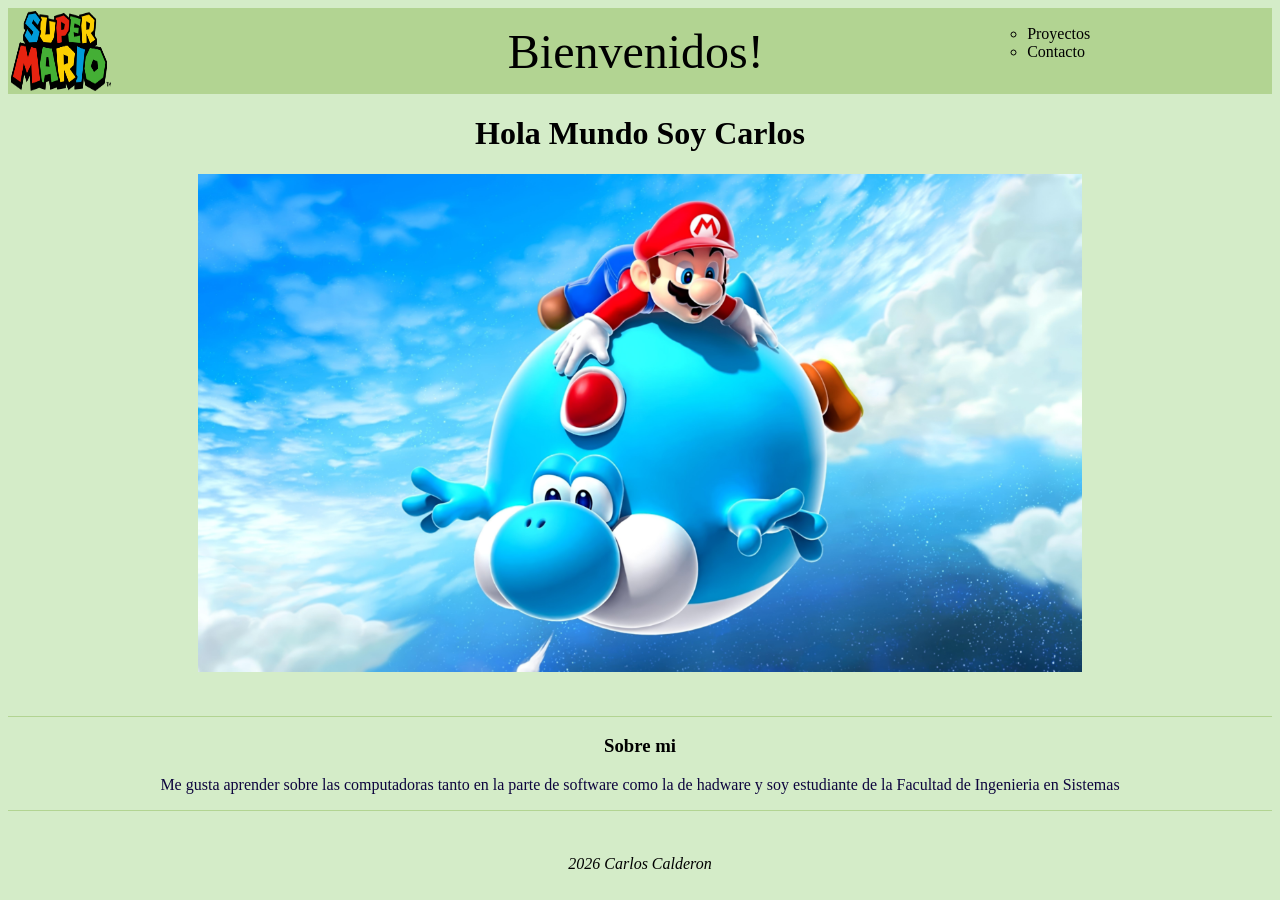
==== index.html @ fddc46e0 "Formulario Proto" ====
<html lang="es">
<head>
<meta name="description" content="Soy Carlos Calderon, Estudiante de Ingenieria en Sistemas de la Universidad Mariano Galvez (8.° semestre) con conocimiento en Desarrollo Web">
<meta property="og:type" content="website">
<meta property="og:locale" content="es_ES || es_GT">
<title>Inicio | Carlos Calderon</title>
<style type="text/css"></style>
</head>

<body background="./dsfds.png">
<header>
    <table width="100%" bgcolor="B2D492">
    <tbody>
        <tr>
            <td>
             <a href="../">
             <img src ="./logo.svg.webp" alt="Logo de CC" width="100px" height="80px" />
             </a>
            </td>
            <td align="center">
                <nav align="center">
                    <font size="18">Bienvenidos!</font>
                </nav>
            </td>
            <td align="left">
                <nav align="left">
                    <ul type="Circle">
                        <li>Proyectos</li>
                        <li>Contacto</li>
                    </ul>            
                </nav>
            </td>
        </tr>
    </tbody>
    </table>
</header>        

<main>
    <selection>
        <center>
        <h1>Hola Mundo Soy Carlos</h1>
        <a href="../Portafolio/formulario.html">
        <img src ="./ma.jpg" width="70%"/>
        </a>
        </center>
    </selection>
<br>
<br>
<hr size="1" color="B2D492">
<selction>
<h3 align="center">Sobre mi</h3>
<p align="center"><font align="center" color="0d043d" face="Century">
	Me gusta aprender sobre las computadoras tanto en la parte de software como la de hadware y soy estudiante de la Facultad de Ingenieria en Sistemas
</font></p> 
<hr size="1" color="B2D492">
</selction>
</main>
<br>
<br>

<footer align="center">
    <td align="center">
    <i>2026 Carlos Calderon</i>
    </td>

</footer>

</header>


<script>
console.log("Hola Mundo")
</script>
</body>

</html>
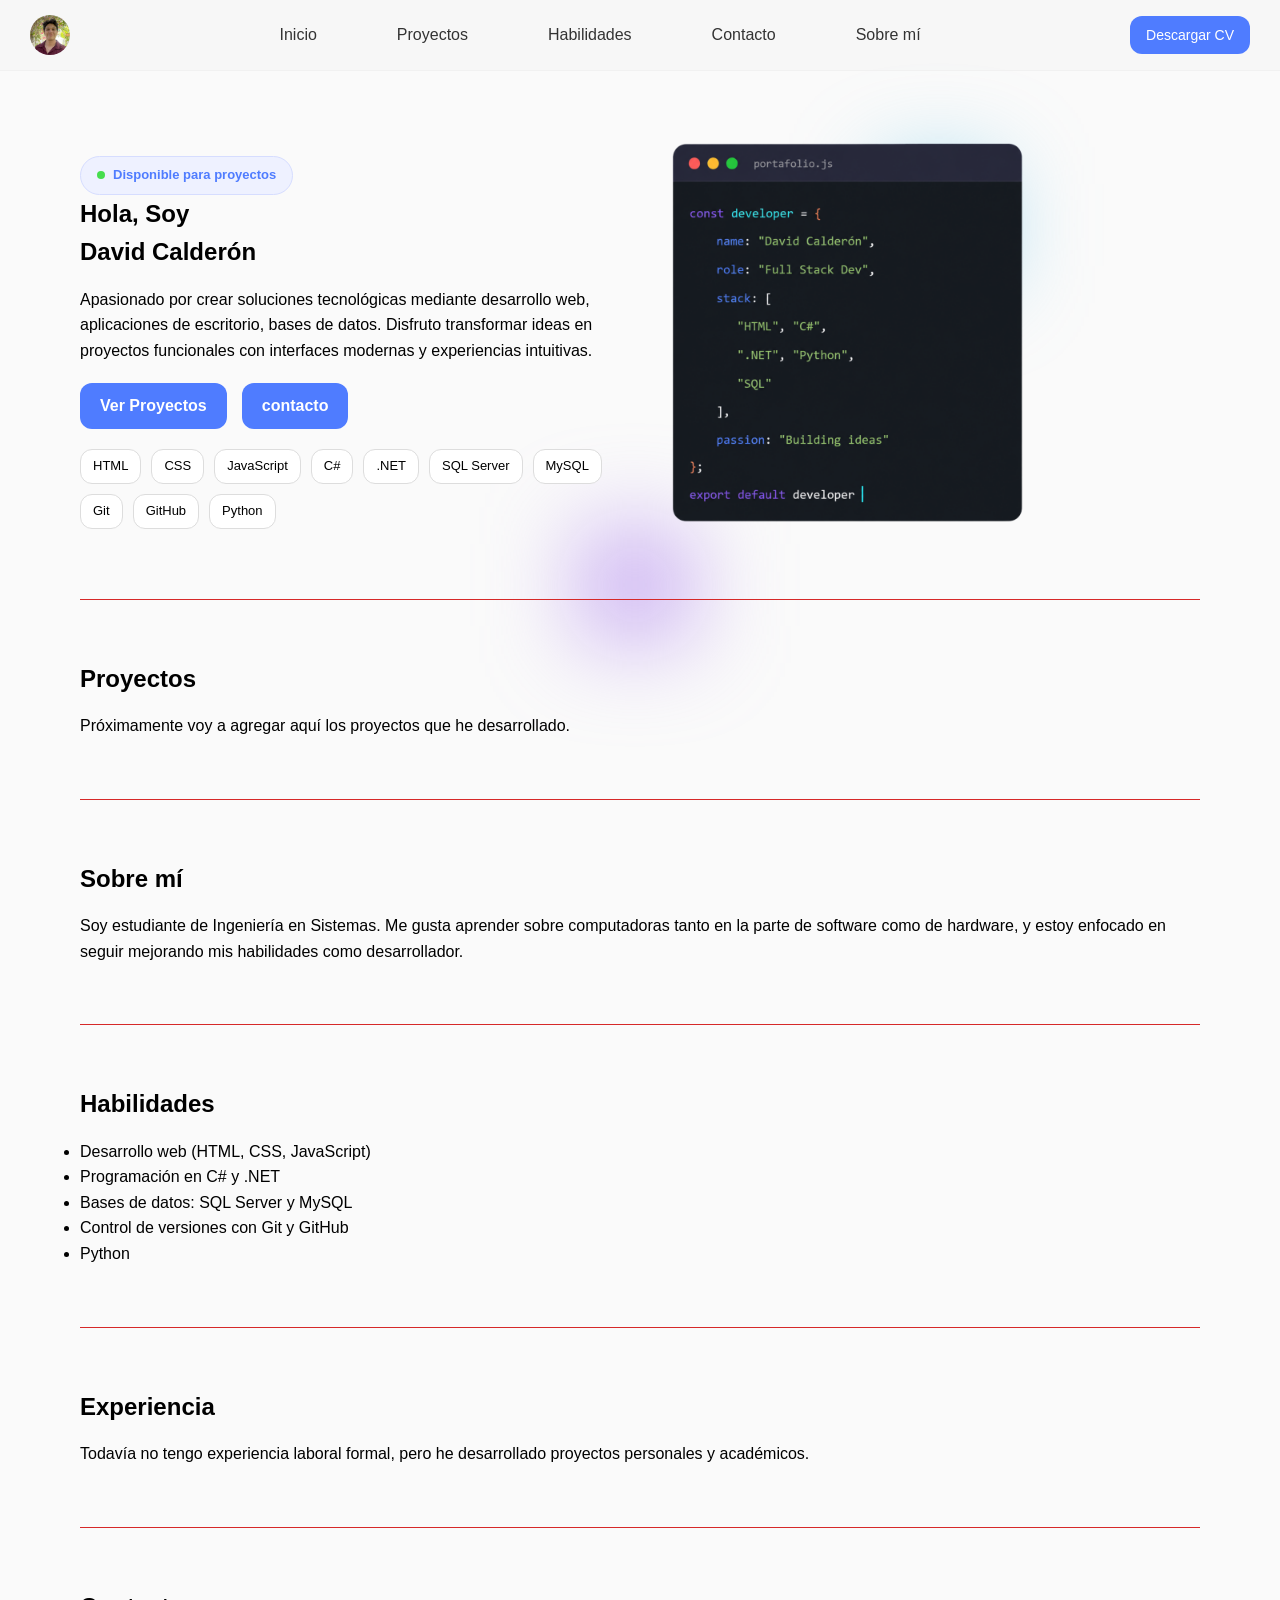
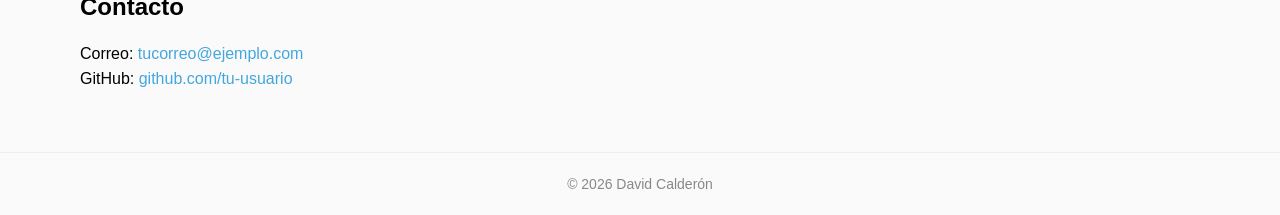
==== commit 77adf8d6: "Subiendo Avances de Portafolio" ====
--- a/index.html
+++ b/index.html
@@ -1,77 +1,150 @@
+
+<!DOCTYPE html>
 <html lang="es">
 <head>
-<meta name="description" content="Soy Carlos Calderon, Estudiante de Ingenieria en Sistemas de la Universidad Mariano Galvez (8.° semestre) con conocimiento en Desarrollo Web">
-<meta property="og:type" content="website">
-<meta property="og:locale" content="es_ES || es_GT">
-<title>Inicio | Carlos Calderon</title>
-<style type="text/css"></style>
+    <meta charset="UTF-8">
+    <meta name="viewport" content="width=device-width, initial-scale=1.0">
+    <meta name="description" content="Portafolio de David Calderón, estudiante de desarrollo web.">
+    <title>Portafolio | David Calderón</title>
+    <link rel="icon" href="./img/Logo.png" type="image/png">
+    <link rel="stylesheet" href="styles.css">
 </head>
+<body>
 
-<body background="./dsfds.png">
-<header>
-    <table width="100%" bgcolor="B2D492">
-    <tbody>
-        <tr>
-            <td>
-             <a href="../">
-             <img src ="./logo.svg.webp" alt="Logo de CC" width="100px" height="80px" />
-             </a>
-            </td>
-            <td align="center">
-                <nav align="center">
-                    <font size="18">Bienvenidos!</font>
-                </nav>
-            </td>
-            <td align="left">
-                <nav align="left">
-                    <ul type="Circle">
-                        <li>Proyectos</li>
-                        <li>Contacto</li>
-                    </ul>            
-                </nav>
-            </td>
-        </tr>
-    </tbody>
-    </table>
-</header>        
+    <!-- menu de navegacion -->
+    <header>
+        <div class="logo">
+            <img src="./img/yo.JPEG" alt="Foto David">
+        </div>
 
-<main>
-    <selection>
-        <center>
-        <h1>Hola Mundo Soy Carlos</h1>
-        <a href="../Portafolio/formulario.html">
-        <img src ="./ma.jpg" width="70%"/>
-        </a>
-        </center>
-    </selection>
-<br>
-<br>
-<hr size="1" color="B2D492">
-<selction>
-<h3 align="center">Sobre mi</h3>
-<p align="center"><font align="center" color="0d043d" face="Century">
-	Me gusta aprender sobre las computadoras tanto en la parte de software como la de hadware y soy estudiante de la Facultad de Ingenieria en Sistemas
-</font></p> 
-<hr size="1" color="B2D492">
-</selction>
-</main>
-<br>
-<br>
+        <nav>
+            <ul>
+                <li><a href="#inicio">Inicio</a></li>
+                <li><a href="#proyectos">Proyectos</a></li>
+                <li><a href="#habilidades">Habilidades</a></li>
+                <li><a href="#contacto">Contacto</a></li>
+                <li><a href="#sobre-mi">Sobre mí</a></li>
+            </ul>
+        </nav>
 
-<footer align="center">
-    <td align="center">
-    <i>2026 Carlos Calderon</i>
-    </td>
+        <a href="#" class="btn-cv">Descargar CV</a>
+    </header>
 
-</footer>
+    <main>
 
-</header>
+        <section id="inicio">
+            <div class="Alin-texto">
+                <div class="hero-texto">    
+                     <div  class="textfondo">
+                    <span class="punto"></span> 
+                        Disponible para proyectos
+                    </div>
+                    <h1>Hola, Soy <br> David Calderón</h1>
+                    <p>
+                Apasionado por crear soluciones tecnológicas mediante desarrollo web,
+                aplicaciones de escritorio, bases de datos.
+                Disfruto transformar ideas en proyectos funcionales con interfaces
+                modernas y experiencias intuitivas.
+            </p>
+            <div class="botones">
+                <a href="#proyectos" class="btn btn-principal">Ver Proyectos</a>
+                <a href="#contacto" class="btn btn-principal">contacto</a>
+            </div>
+          <ul class="tecnologias">
+                <li>HTML</li>
+                <li>CSS</li>
+                <li>JavaScript</li>
+                <li>C#</li>
+                <li>.NET</li>
+                <li>SQL Server</li>
+                <li>MySQL</li>
+                <li>Git</li>
+                <li>GitHub</li>
+                <li>Python</li>
+            </ul>
+                </div>
+                <div class="blurPointA"></div>
+                <div>
+                    <img class="hero-imagen" src="./img/Inicio.png" alt="inicio" >
+                </div>
+                <div class="blurPointL"></div>
+            </div>  
+        </section>
+
+        <hr>
+
+        <!-- PROYECTO -->
+        <section id="proyectos">
+            <h2>Proyectos</h2>
+            <p>Próximamente voy a agregar aquí los proyectos que he desarrollado.</p>
+        </section>
+
+        <hr>
 
 
-<script>
-console.log("Hola Mundo")
-</script>
+
+
+
+
+
+
+
+
+
+
+        
+
+
+        <!-- Seccion sobre mi -->
+        <section id="sobre-mi">
+            <h2>Sobre mí</h2>
+            <p>
+                Soy estudiante de Ingeniería en Sistemas. Me gusta aprender sobre
+                computadoras tanto en la parte de software como de hardware, y estoy
+                enfocado en seguir mejorando mis habilidades como desarrollador.
+            </p>
+        </section>
+
+        <hr>
+
+        <!-- Seccion de habilidades -->
+        <section id="habilidades">
+            <h2>Habilidades</h2>
+            <ul>
+                <li>Desarrollo web (HTML, CSS, JavaScript)</li>
+                <li>Programación en C# y .NET</li>
+                <li>Bases de datos: SQL Server y MySQL</li>
+                <li>Control de versiones con Git y GitHub</li>
+                <li>Python</li>
+            </ul>
+                    </div>
+
+        </section>
+
+        <hr>
+
+
+
+        <!-- Seccion de experiencia -->
+        <section id="experiencia">
+            <h2>Experiencia</h2>
+            <p>Todavía no tengo experiencia laboral formal, pero he desarrollado proyectos personales y académicos.</p>
+        </section>
+
+        <hr>
+
+        <!-- Seccion de contacto -->
+        <section id="contacto">
+            <h2>Contacto</h2>
+            <p>Correo: <a href="mailto:tucorreo@ejemplo.com">tucorreo@ejemplo.com</a></p>
+            <p>GitHub: <a href="https://github.com/" target="_blank">github.com/tu-usuario</a></p>
+        </section>
+
+    </main>
+
+    <footer>
+        <p>&copy; 2026 David Calderón</p>
+    </footer>
+
 </body>
-
 </html>
-
--- a/styles.css
+++ b/styles.css
@@ -0,0 +1,237 @@
+:root {
+  --radius-lg: 32px;
+  --radius-md: 20px;
+  --radius-sm: 12px;
+  --borde-base: rgba(79, 124, 255, 0.15);
+}
+
+* {
+    margin: 0;
+    padding: 0;
+    box-sizing: border-box;
+}
+
+/* COLOR DE LETRA DE TODA LA PAGINA Y FONDO DE LA PAGINA */
+body {
+    font-family: Arial, Helvetica, sans-serif;
+    color: #000000;
+    background-color: #fafafa;
+    line-height: 1.6;
+}
+
+/* COLOR DE TITULOS */
+h1, h2 {
+    color: #000000;
+    margin-bottom: 15px;
+}
+
+
+/* Lineas de separacion delgada  */
+hr {
+    border: none;
+    border-top: 1px solid #d62828;
+    margin: 20px 0;
+}
+
+/* LINKS */
+a {
+    text-decoration: none;
+    color: #43a7dd;
+}
+
+/* BANER*/
+header {
+    display: flex;
+    align-items: center;
+    justify-content: space-between;
+    padding: 15px 30px;
+    background-color: #f6f6f6da;
+    border-bottom: 1px solid #eeeeeeb0;
+    position: sticky;
+    top: 0;
+    max-width: 12000px;
+    margin: 0 auto;
+}
+
+.logo {
+    display: flex;
+    align-items: center;
+    gap: 100px;
+    font-weight: bold;
+}
+
+.logo img {
+    width: 40px;
+    height: 40px;
+    border-radius: 50%;
+    object-fit: cover;
+}
+
+/* Confi del encabezado */
+nav ul {
+    list-style: none;
+    display: flex;
+    gap: 80px;
+    justify-content: center;
+}
+
+nav a {
+    color: #333333;
+    font-weight: 500;
+}
+
+nav a:hover {
+    color: #2a8aea;
+}
+
+/* CONFI BOTONES */
+.btn-cv {
+    padding: 8px 16px;
+    background-color: #4F7CFF;
+    color: #ffffff;
+    border-radius: var(--radius-sm);
+    font-size: 14px;
+}
+
+/* Contenido principal margen*/
+main {
+    max-width: 1200px;
+    margin: 0 auto;
+    padding: 20px 40px;
+}
+
+section {
+    padding: 40px 0;
+}
+
+.botones {
+    margin: 20px 0;
+    display: flex;
+    gap: 15px;
+}
+
+.btn {
+    padding: 10px 20px;
+    border-radius: var(--radius-sm);
+    font-weight: 600;
+}
+
+.btn-principal {
+    background-color: #4F7CFF;
+    color: #ffffff;
+}
+
+.btn-secundario {
+    border: 1px solid #4F7CFF;
+    color: #4F7CFF;
+}
+
+.tecnologias {
+    list-style: none;
+    display: flex;
+    flex-wrap: wrap;
+    gap: 10px;
+    margin-top: 20px;
+}
+
+.tecnologias li {
+    padding: 6px 12px;
+    background-color: #ffffff;
+    border: 1px solid #dddddd;
+    border-radius:  var(--radius-sm);
+    font-size: 13px;
+}
+
+/* Pie de pagina */
+footer {
+    text-align: center;
+    padding: 20px;
+    color: #888888;
+    font-size: 14px;
+    border-top: 1px solid #eeeeee;
+}
+
+/* fondo */
+.textfondo {
+    display: inline-flex;
+    align-items: center;
+    gap: 8px;
+    padding: 8px 16px;
+    border-radius: 999px; 
+    background-color: #eef1ff; 
+    border: 1px solid #d6ddff;
+    color: #4F7CFF;
+    font-size: 13px;
+    font-weight: 600;
+    margin-top: 15px;
+}
+
+/* Punto */
+.punto {
+    width: 8px;
+    height: 8px;
+    border-radius: 50%;
+    background-color: #46dd4e; 
+    animation: pulso 1.5s infinite;
+}
+@keyframes pulso {
+    0% { opacity: 1; }
+    50% { opacity: 0.4; }
+    100% { opacity: 1; }
+}
+
+
+/* DOS COLUMNAS */
+.Alin-texto {
+    display: grid;
+    grid-template-columns: 1fr 1fr; 
+    gap: 40px;
+    align-items: center; 
+}
+
+/* En pantallas chicas, que se pongan una debajo de otra */
+@media (max-width: 800px) {
+    .Alin-texto {
+        grid-template-columns: 1fr; 
+    }
+}
+
+/* PARA LAS CARD DE PROYECTOS */
+.tarjeta {
+    background-color: #ffffff;
+    border-radius: var(--radius-lg);
+    border: 1px solid var(--borde-base);
+    box-shadow: 0 4px 16px rgba(0,0,0,0.05);
+    padding: 24px;
+}
+/* CONFIG IMAGEN */
+.hero-imagen {
+    width: 100%;
+    max-width: 400px;
+    
+}
+
+/* BLUR DETRAS DE OBJETOS */
+.blurPointA{
+    position: absolute;
+    top: 20%;
+    right: calc(20% + 40px);
+    background: #5bc3e9;
+    width: 90px;
+    height: 90px;
+    filter: blur(50px);
+    z-index: -1;
+}
+
+.blurPointL{
+    position: absolute;
+    top: 60%;
+    right: calc(43% + 50px);
+    background: #af85ee;
+    width: 90px;
+    height: 90px;
+    filter: blur(50px);
+    z-index: -1;
+}
+
+
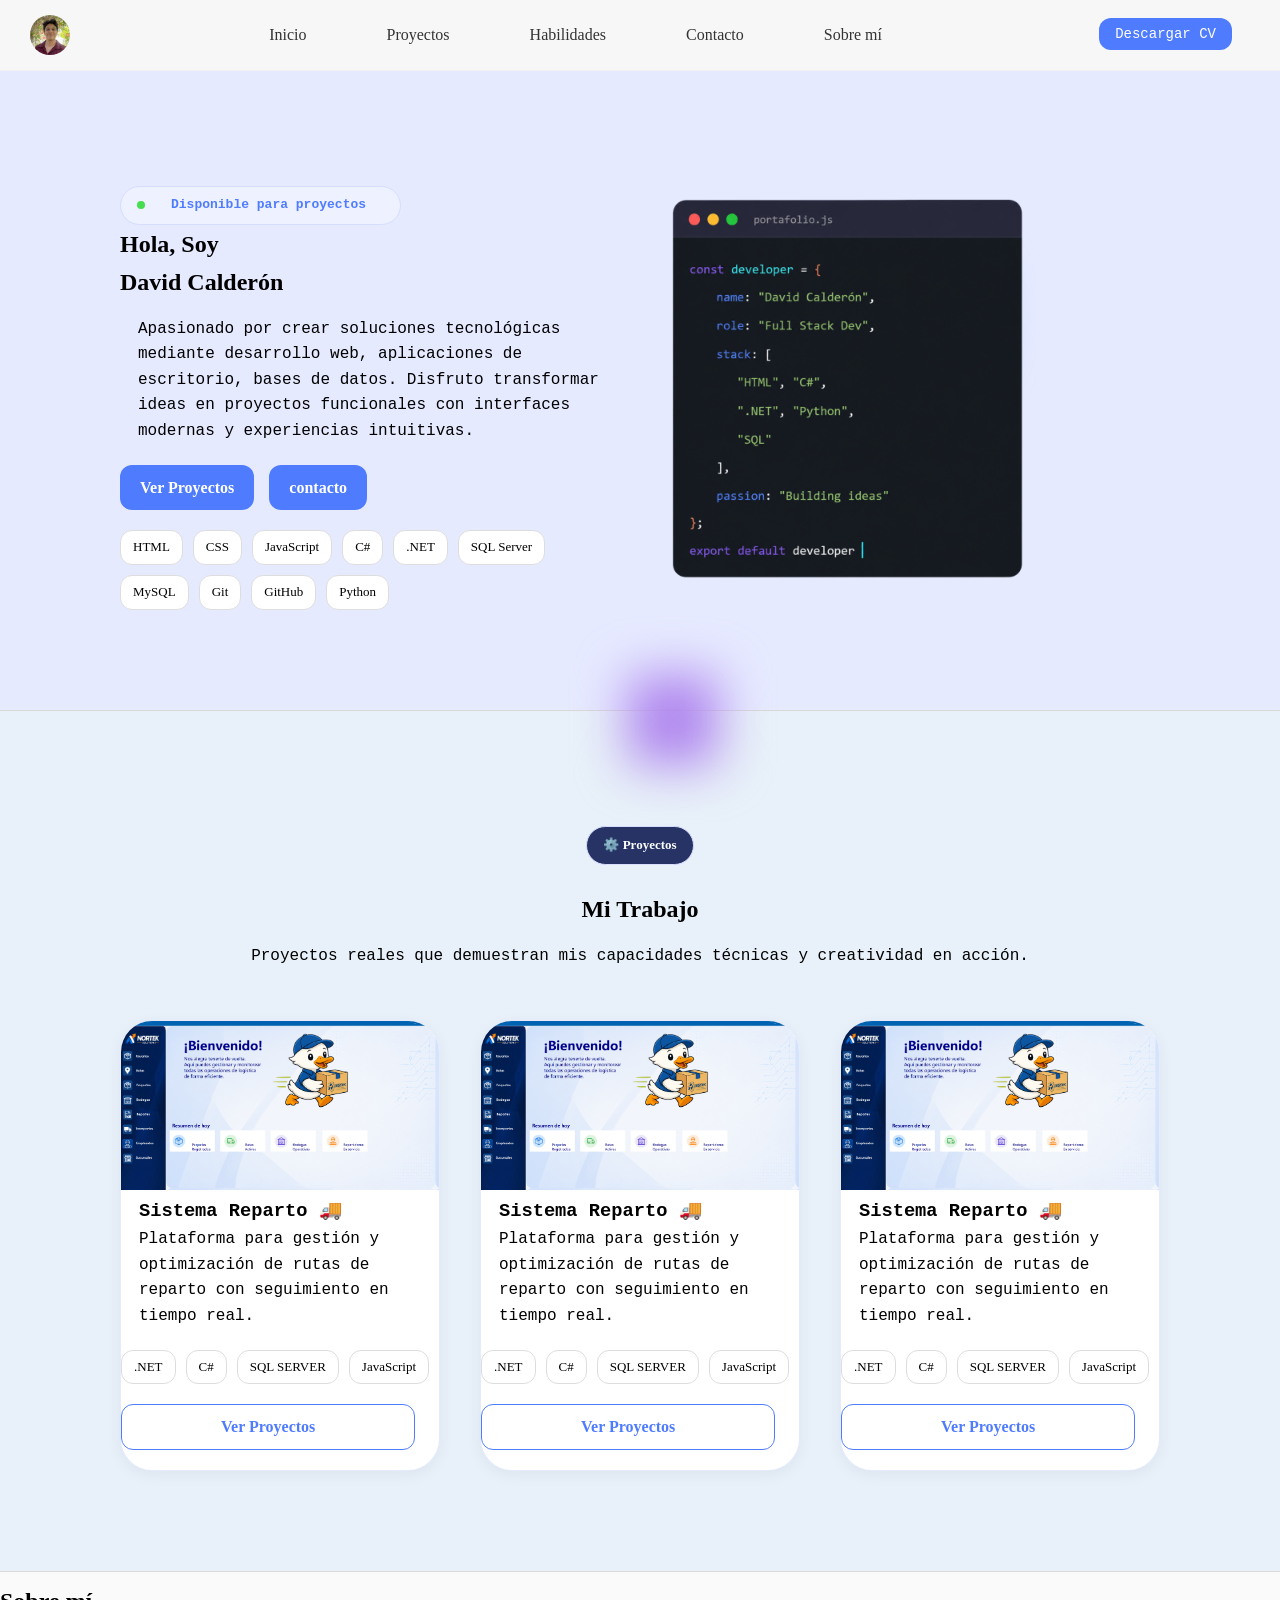
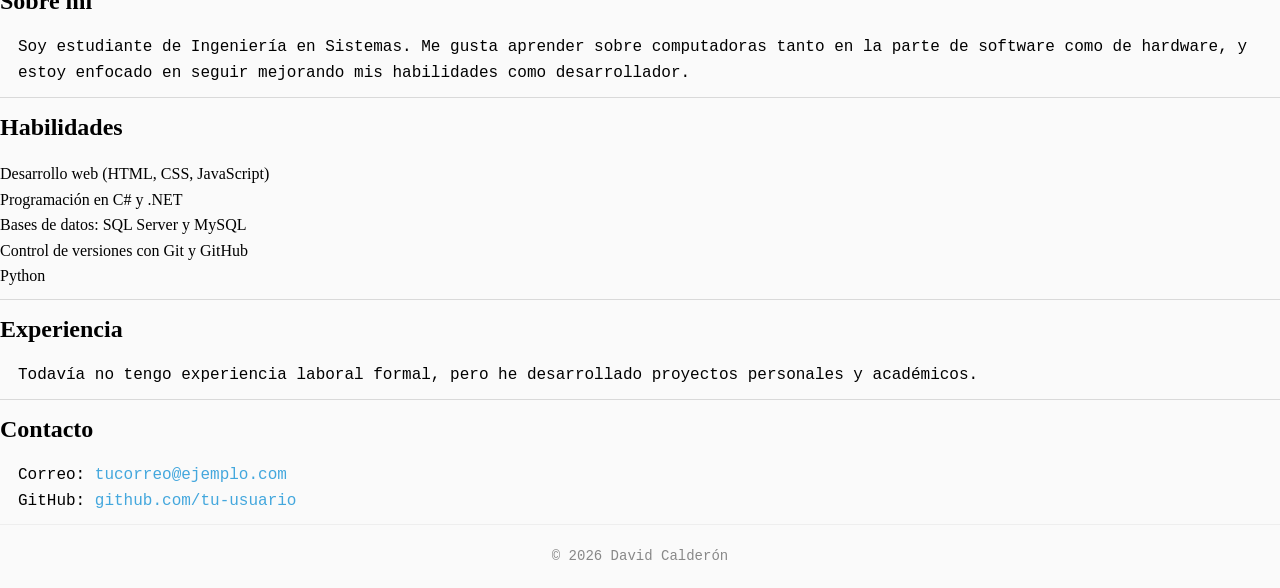
==== commit ba2b06d2: "Subiendo Avances de Portafolio proy" ====
--- a/index.html
+++ b/index.html
@@ -11,7 +11,7 @@
 </head>
 <body>
 
-    <!-- menu de navegacion -->
+    <!-- MENU -->
     <header>
         <div class="logo">
             <img src="./img/yo.JPEG" alt="Foto David">
@@ -27,7 +27,7 @@
             </ul>
         </nav>
 
-        <a href="#" class="btn-cv">Descargar CV</a>
+        <p><a href="#" class="btn-cv">Descargar CV</a></p>
     </header>
 
     <main>
@@ -37,7 +37,7 @@
                 <div class="hero-texto">    
                      <div  class="textfondo">
                     <span class="punto"></span> 
-                        Disponible para proyectos
+                        <p>Disponible para proyectos</p>
                     </div>
                     <h1>Hola, Soy <br> David Calderón</h1>
                     <p>
@@ -50,6 +50,7 @@
                 <a href="#proyectos" class="btn btn-principal">Ver Proyectos</a>
                 <a href="#contacto" class="btn btn-principal">contacto</a>
             </div>
+          
           <ul class="tecnologias">
                 <li>HTML</li>
                 <li>CSS</li>
@@ -64,10 +65,10 @@
             </ul>
                 </div>
                 <div class="blurPointA"></div>
-                <div>
+                <div class="blurPointL"></div>
+                    <div>
                     <img class="hero-imagen" src="./img/Inicio.png" alt="inicio" >
                 </div>
-                <div class="blurPointL"></div>
             </div>  
         </section>
 
@@ -75,8 +76,79 @@
 
         <!-- PROYECTO -->
         <section id="proyectos">
-            <h2>Proyectos</h2>
-            <p>Próximamente voy a agregar aquí los proyectos que he desarrollado.</p>
+            <center>
+              <div  class="textfondoProy"> 
+                        <span>⚙️ Proyectos</span>
+                    </div>
+                    <br>
+                    <br>
+                    <h2>Mi Trabajo</h2>
+                    <p>Proyectos reales que demuestran mis capacidades técnicas y creatividad en acción.</p>
+            </center>
+            <br>
+            <br>
+            <div class="Alin-textoTar">
+                <div class="tarjeta">
+                    <div>
+                        <img src="./img/project-reparto.png" alt="reparto" class="hero-imagen">
+                    </div>
+                    <h3>Sistema Reparto 🚚</h3>
+                    <p>Plataforma para gestión y optimización de rutas de reparto con seguimiento en tiempo real.</p>    
+                    <div class="Alin-textoC">
+                    <ul class="tecnologias">
+                <li>.NET</li>
+                <li>C#</li>
+                <li>SQL SERVER</li>
+                <li>JavaScript</li>
+                    </ul>
+                    </div>
+                <div class="botones" >
+                    <a href="#proyectos" class="btn btn-secundario">Ver Proyectos</a>
+                </div>
+                </div>
+                
+                <!-- proyecto 2 -->
+               <div class="tarjeta">
+                    <div>
+                        <img src="./img/project-reparto.png" alt="reparto" class="hero-imagen">
+                    </div>
+                    <h3>Sistema Reparto 🚚</h3>
+                    <p>Plataforma para gestión y optimización de rutas de reparto con seguimiento en tiempo real.</p>    
+                    
+                    <ul class="tecnologias">
+                <li>.NET</li>
+                <li>C#</li>
+                <li>SQL SERVER</li>
+                <li>JavaScript</li>
+                    </ul>
+                <div class="botones" >
+                    <a href="#proyectos" class="btn btn-secundario">Ver Proyectos</a>
+                </div>
+                </div>
+
+                <!-- proyecto 3 -->
+               <div class="tarjeta">
+                    <div>
+                        <img src="./img/project-reparto.png" alt="reparto" class="hero-imagen">
+                    </div>
+                    <h3>Sistema Reparto 🚚</h3>
+                    <p>Plataforma para gestión y optimización de rutas de reparto con seguimiento en tiempo real.</p>    
+                    
+                    <ul class="tecnologias">
+                <li>.NET</li>
+                <li>C#</li>
+                <li>SQL SERVER</li>
+                <li>JavaScript</li>
+                    </ul>
+                <div class="botones" >
+                    <a href="#proyectos" class="btn btn-secundario">Ver Proyectos</a>
+                </div>
+                </div>
+
+
+
+
+            </div>  
         </section>
 
         <hr>
--- a/styles.css
+++ b/styles.css
@@ -11,26 +11,30 @@
     box-sizing: border-box;
 }
 
-/* COLOR DE LETRA DE TODA LA PAGINA Y FONDO DE LA PAGINA */
+/* FONDO DE LA PAGINA */
 body {
-    font-family: Arial, Helvetica, sans-serif;
-    color: #000000;
     background-color: #fafafa;
     line-height: 1.6;
 }
 
 /* COLOR DE TITULOS */
 h1, h2 {
+    font-family: "Times New Roman", Times, serif;
     color: #000000;
     margin-bottom: 15px;
-}
-
+
+}
+
+p, h3{
+    font-family: 'Courier New', monospace;
+    align-items: center;
+    padding: 0vh 2vh;
+}
 
 /* Lineas de separacion delgada  */
 hr {
     border: none;
-    border-top: 1px solid #d62828;
-    margin: 20px 0;
+    border-top: 1px solid #03030322;
 }
 
 /* LINKS */
@@ -49,7 +53,7 @@
     border-bottom: 1px solid #eeeeeeb0;
     position: sticky;
     top: 0;
-    max-width: 12000px;
+    max-width: auto;
     margin: 0 auto;
 }
 
@@ -95,19 +99,32 @@
 
 /* Contenido principal margen*/
 main {
-    max-width: 1200px;
-    margin: 0 auto;
-    padding: 20px 40px;
+    max-width: 7500px;
+    margin: 0 0;
+    
 }
 
 section {
-    padding: 40px 0;
-}
+    padding: 10px 0;
+  
+}
+#inicio {
+    background-color: #e6eaff; 
+    padding: 100px 120px;
+     overflow: hidden; 
+}
+
+#proyectos {
+    background-color: #e8f1f9; 
+    padding: 100px 120px;
+}
+
 
 .botones {
     margin: 20px 0;
     display: flex;
     gap: 15px;
+    
 }
 
 .btn {
@@ -124,6 +141,7 @@
 .btn-secundario {
     border: 1px solid #4F7CFF;
     color: #4F7CFF;
+    padding: 1vh 11vh;
 }
 
 .tecnologias {
@@ -165,6 +183,19 @@
     font-weight: 600;
     margin-top: 15px;
 }
+.textfondoProy {
+    display: inline-flex;
+    align-items: center;
+    gap: 8px;
+    padding: 8px 16px;
+    border-radius: 999px; 
+    background-color: #031049d7; 
+    border: 1px solid #d6ddff;
+    color: #fcfdff;
+    font-size: 13px;
+    font-weight: 600;
+    margin-top: 15px;
+}
 
 /* Punto */
 .punto {
@@ -182,6 +213,11 @@
 
 
 /* DOS COLUMNAS */
+.Alin-textoC {
+    display: grid;
+    gap: 40px;
+    align-items: center; 
+}
 .Alin-texto {
     display: grid;
     grid-template-columns: 1fr 1fr; 
@@ -189,6 +225,13 @@
     align-items: center; 
 }
 
+.Alin-textoTar {
+    display: grid;
+    grid-template-columns: 1fr 1fr 1fr; 
+    gap: 40px;
+    align-items: center; 
+}
+
 /* En pantallas chicas, que se pongan una debajo de otra */
 @media (max-width: 800px) {
     .Alin-texto {
@@ -201,37 +244,64 @@
     background-color: #ffffff;
     border-radius: var(--radius-lg);
     border: 1px solid var(--borde-base);
+    box-shadow: 5 4px 16px rgba(0,0,0,0.05);
+    padding: 20px 20px;
+    width: 100%;
+}
+
+.tarjeta {
+    background-color: #ffffff;
+    border-radius: var(--radius-lg);
+    border: 1px solid var(--borde-base);
     box-shadow: 0 4px 16px rgba(0,0,0,0.05);
-    padding: 24px;
-}
+    overflow: hidden;   /* clave: recorta lo que se salga de las esquinas redondeadas */
+    padding: 0;          /* la tarjeta ya no tiene padding general */
+}
+
+.tarjeta-imagen img {
+    width: 100%;
+    height: 220px;
+    object-fit: cover;  /* llena el ancho sin deformar la imagen, recortando lo que sobre */
+    display: block;
+}
+
+.tarjeta-contenido {
+    padding: 34px;       /* el padding que antes tenía .tarjeta, ahora solo en el texto */
+}
+
+
+
 /* CONFIG IMAGEN */
 .hero-imagen {
+    position: relative; 
     width: 100%;
     max-width: 400px;
-    
+    z-index: 2;
 }
 
 /* BLUR DETRAS DE OBJETOS */
 .blurPointA{
     position: absolute;
-    top: 20%;
+    top: 30%;
     right: calc(20% + 40px);
     background: #5bc3e9;
     width: 90px;
     height: 90px;
-    filter: blur(50px);
-    z-index: -1;
+    filter: blur(25px);
+    z-index: 1;
 }
 
 .blurPointL{
     position: absolute;
-    top: 60%;
-    right: calc(43% + 50px);
+    top: 75%;
+    right: calc(40% + 50px);
     background: #af85ee;
     width: 90px;
     height: 90px;
-    filter: blur(50px);
-    z-index: -1;
-}
-
-
+    filter: blur(25px);
+    z-index: 1;
+}
+
+
+
+
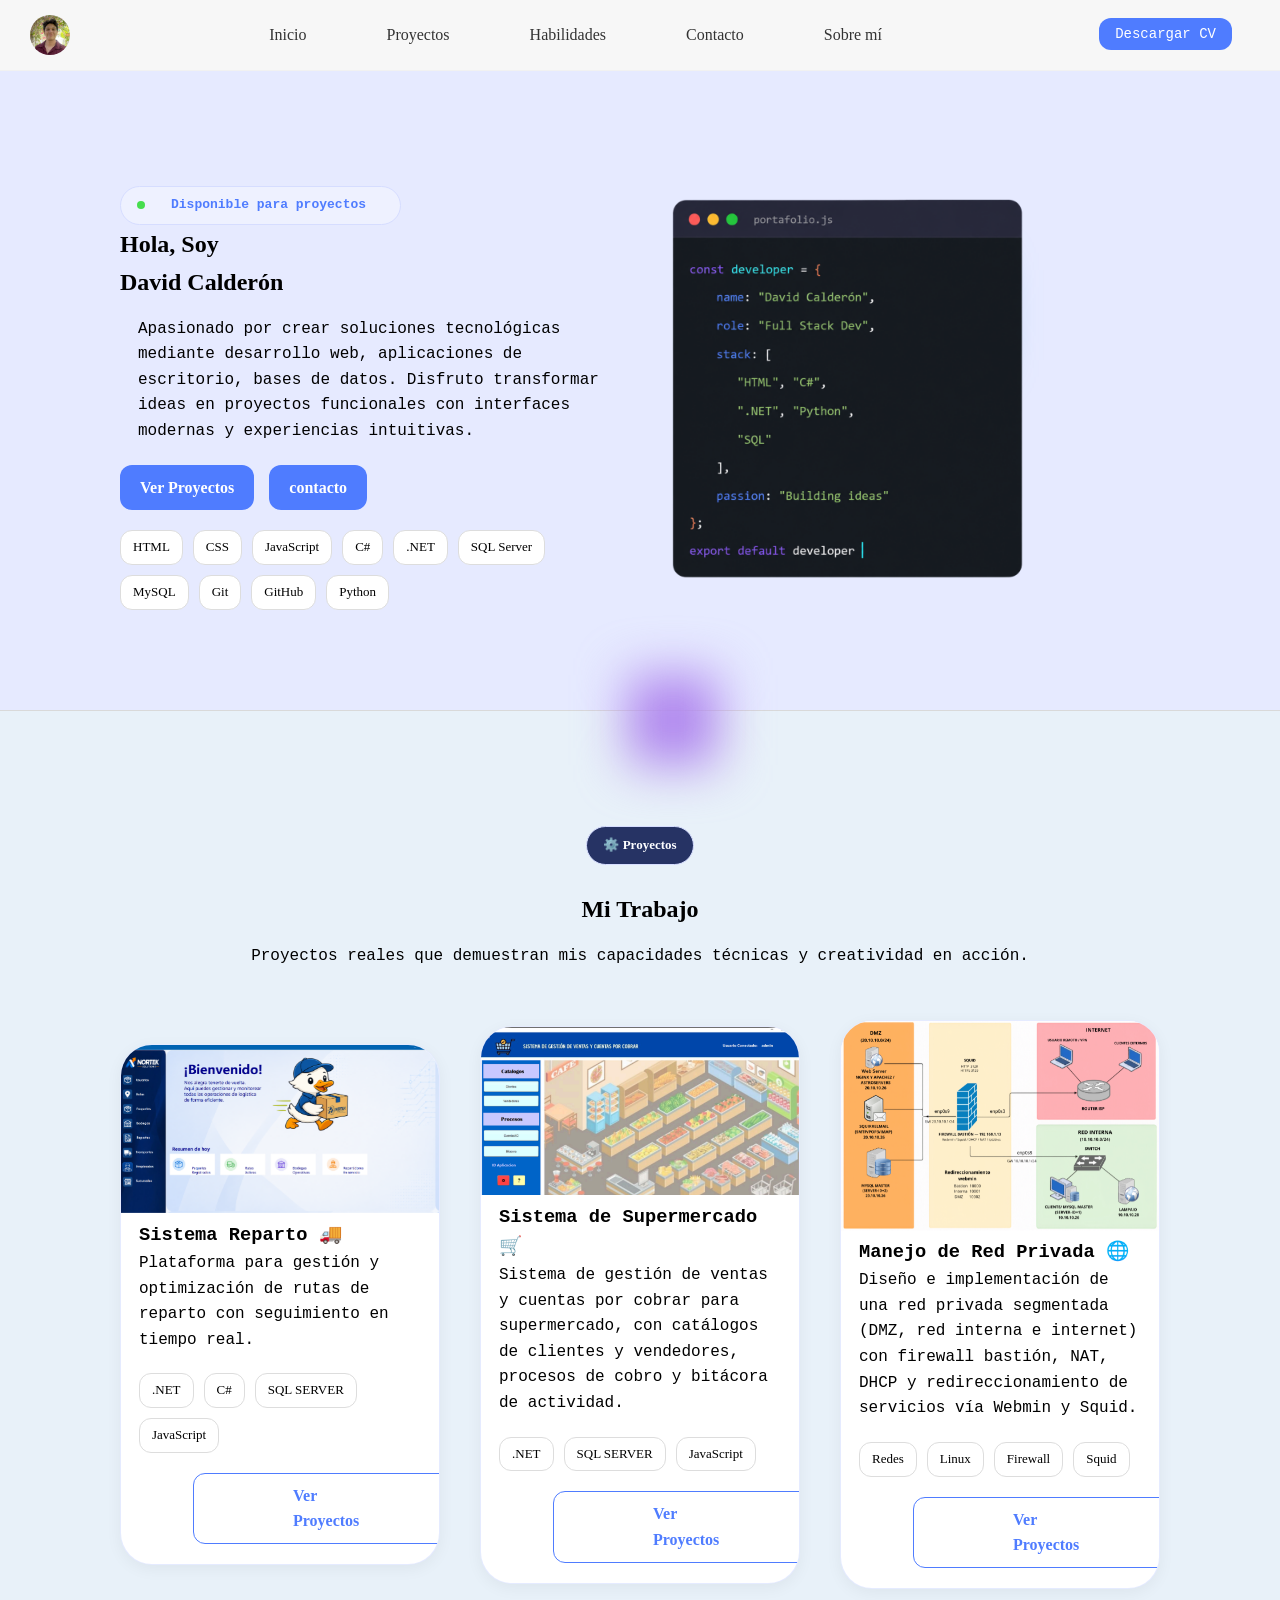
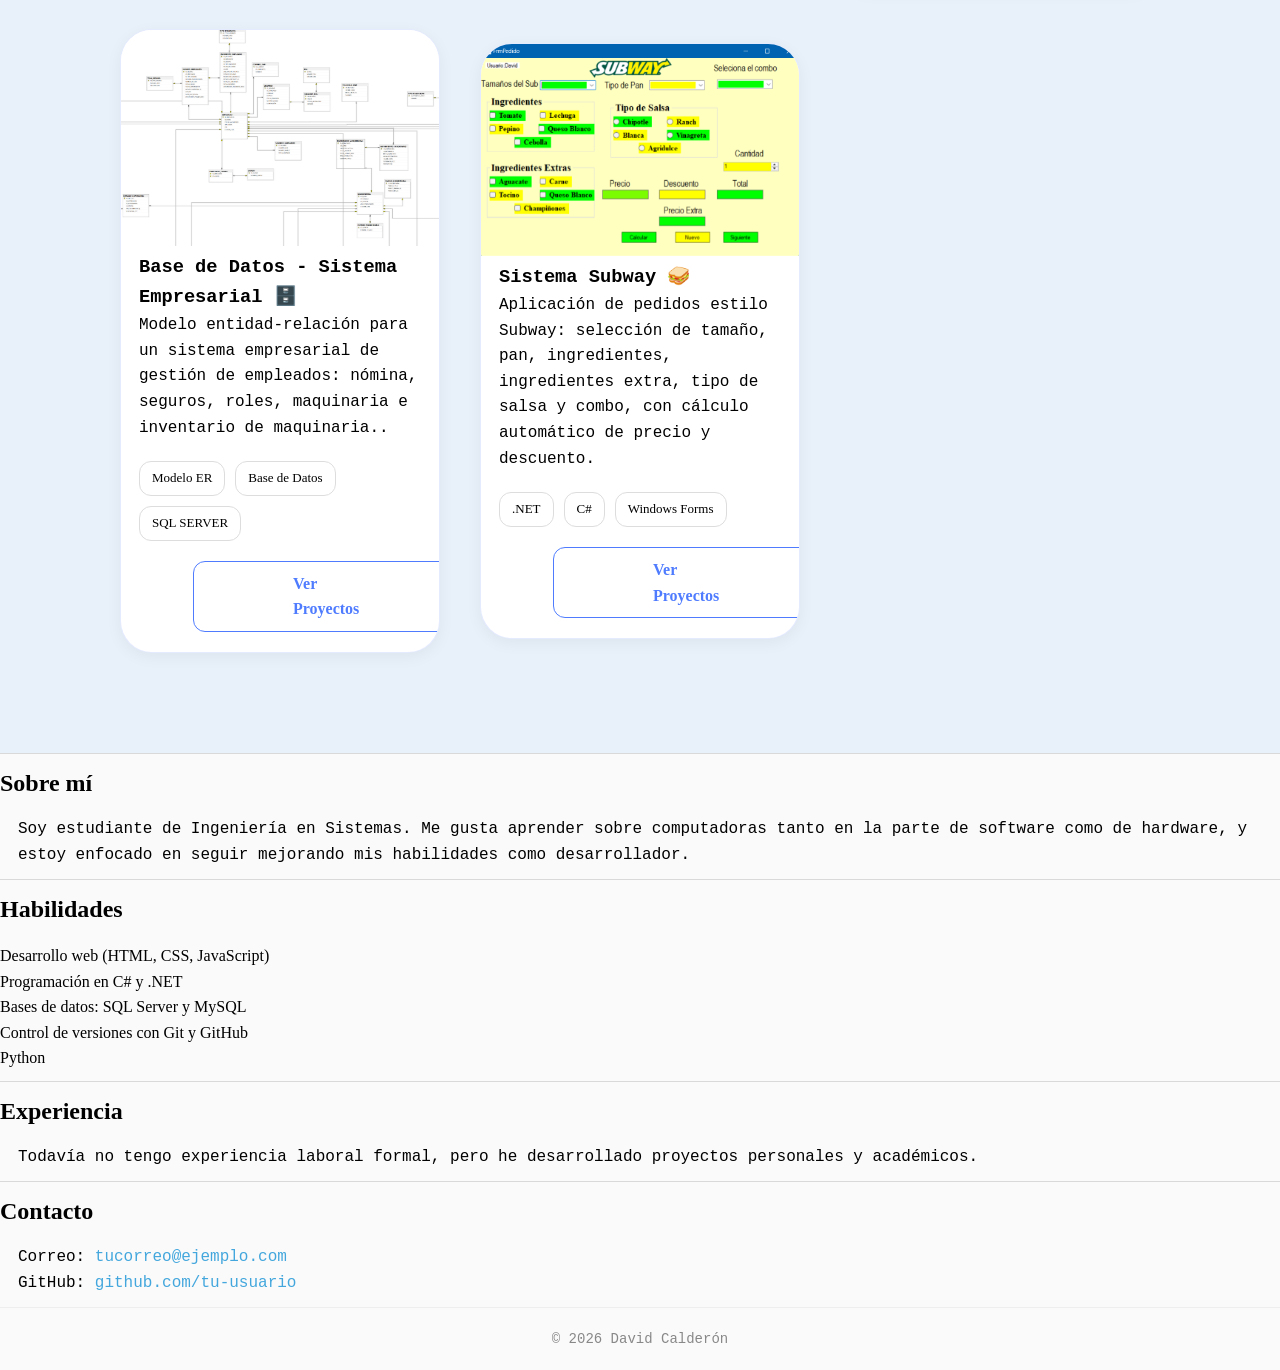
==== commit 624220c7: "Subiendo Avances de Portafolio proy2" ====
--- a/index.html
+++ b/index.html
@@ -74,7 +74,7 @@
 
         <hr>
 
-        <!-- PROYECTO -->
+        <!-- PROYECTOS -->
         <section id="proyectos">
             <center>
               <div  class="textfondoProy"> 
@@ -88,6 +88,7 @@
             <br>
             <br>
             <div class="Alin-textoTar">
+                <!-- PROYECTO 1 -->
                 <div class="tarjeta">
                     <div>
                         <img src="./img/project-reparto.png" alt="reparto" class="hero-imagen">
@@ -102,7 +103,7 @@
                 <li>JavaScript</li>
                     </ul>
                     </div>
-                <div class="botones" >
+                <div class="botonesPRO" >
                     <a href="#proyectos" class="btn btn-secundario">Ver Proyectos</a>
                 </div>
                 </div>
@@ -110,18 +111,18 @@
                 <!-- proyecto 2 -->
                <div class="tarjeta">
                     <div>
-                        <img src="./img/project-reparto.png" alt="reparto" class="hero-imagen">
-                    </div>
-                    <h3>Sistema Reparto 🚚</h3>
-                    <p>Plataforma para gestión y optimización de rutas de reparto con seguimiento en tiempo real.</p>    
-                    
-                    <ul class="tecnologias">
-                <li>.NET</li>
-                <li>C#</li>
+                        <img src="./img/project-supermercado.png" alt="supermercado" class="hero-imagen">
+                    </div>
+                    <h3>Sistema de Supermercado 🛒</h3>
+                    <p>Sistema de gestión de ventas y cuentas por cobrar para supermercado, con catálogos de clientes y vendedores, procesos de cobro y bitácora de actividad.</p>    
+                    <div class="Alin-textoC">
+                    <ul class="tecnologias">
+                <li>.NET</li>
                 <li>SQL SERVER</li>
                 <li>JavaScript</li>
                     </ul>
-                <div class="botones" >
+                    </div>
+                <div class="botonesPRO" >
                     <a href="#proyectos" class="btn btn-secundario">Ver Proyectos</a>
                 </div>
                 </div>
@@ -129,22 +130,64 @@
                 <!-- proyecto 3 -->
                <div class="tarjeta">
                     <div>
-                        <img src="./img/project-reparto.png" alt="reparto" class="hero-imagen">
-                    </div>
-                    <h3>Sistema Reparto 🚚</h3>
-                    <p>Plataforma para gestión y optimización de rutas de reparto con seguimiento en tiempo real.</p>    
-                    
+                        <img src="./img/project-red-privada.png" alt="reparto" class="hero-imagen">
+                    </div>
+                    <h3>Manejo de Red Privada 🌐</h3>
+                    <p>Diseño e implementación de una red privada segmentada (DMZ, red interna e internet) con firewall bastión, NAT, DHCP y redireccionamiento de servicios vía Webmin y Squid.</p>    
+                    <div class="Alin-textoC">
+                    <ul class="tecnologias">
+                <li>Redes</li>
+                <li>Linux</li>
+                <li>Firewall</li>
+                <li>Squid</li>
+                    </ul>
+                    </div>
+                <div class="botonesPRO" >
+                    <a href="#proyectos" class="btn btn-secundario">Ver Proyectos</a>
+                </div>
+                </div>
+
+
+
+                <!-- PROYECTO 4 -->
+                <div class="tarjeta">
+                    <div>
+                        <img src="./img/project-base-datos.png" alt="Base de Datos" class="hero-imagen">
+                    </div>
+                    <h3>Base de Datos - Sistema Empresarial 🗄️</h3>
+                    <p>Modelo entidad-relación para un sistema empresarial de gestión de empleados: nómina, seguros, roles, maquinaria e inventario de maquinaria..</p>    
+                    <div class="Alin-textoC">
+                    <ul class="tecnologias">
+                <li>Modelo ER</li>
+                <li>Base de Datos</li>
+                <li>SQL SERVER</li>
+                    </ul>
+                    </div>
+                <div class="botonesPRO" >
+                    <a href="#proyectos" class="btn btn-secundario">Ver Proyectos</a>
+                </div>
+                </div>
+                
+                <!-- proyecto 5 -->
+               <div class="tarjeta">
+                    <div>
+                        <img src="./img/project-subway.png" alt="Subway" class="hero-imagen">
+                    </div>
+                    <h3>Sistema Subway 🥪</h3>
+                    <p>Aplicación de pedidos estilo Subway: selección de tamaño, pan, ingredientes, ingredientes extra, tipo de salsa y combo, con cálculo automático de precio y descuento.</p>    
+                    <div class="Alin-textoC">
                     <ul class="tecnologias">
                 <li>.NET</li>
                 <li>C#</li>
-                <li>SQL SERVER</li>
-                <li>JavaScript</li>
-                    </ul>
-                <div class="botones" >
-                    <a href="#proyectos" class="btn btn-secundario">Ver Proyectos</a>
-                </div>
-                </div>
-
+                <li>Windows Forms</li>
+                    </ul>
+                    </div>
+                <div class="botonesPRO" >
+                    <a href="#proyectos" class="btn btn-secundario">Ver Proyectos</a>
+                </div>
+                </div>
+
+            
 
 
 
--- a/styles.css
+++ b/styles.css
@@ -124,6 +124,14 @@
     margin: 20px 0;
     display: flex;
     gap: 15px;
+    
+}
+
+.botonesPRO {
+    margin: 20px 0;
+    display: flex;
+    gap: 15px;
+    padding: 0vh 8vh;
     
 }
 
@@ -217,6 +225,7 @@
     display: grid;
     gap: 40px;
     align-items: center; 
+    padding: 0vh 2vh;
 }
 .Alin-texto {
     display: grid;
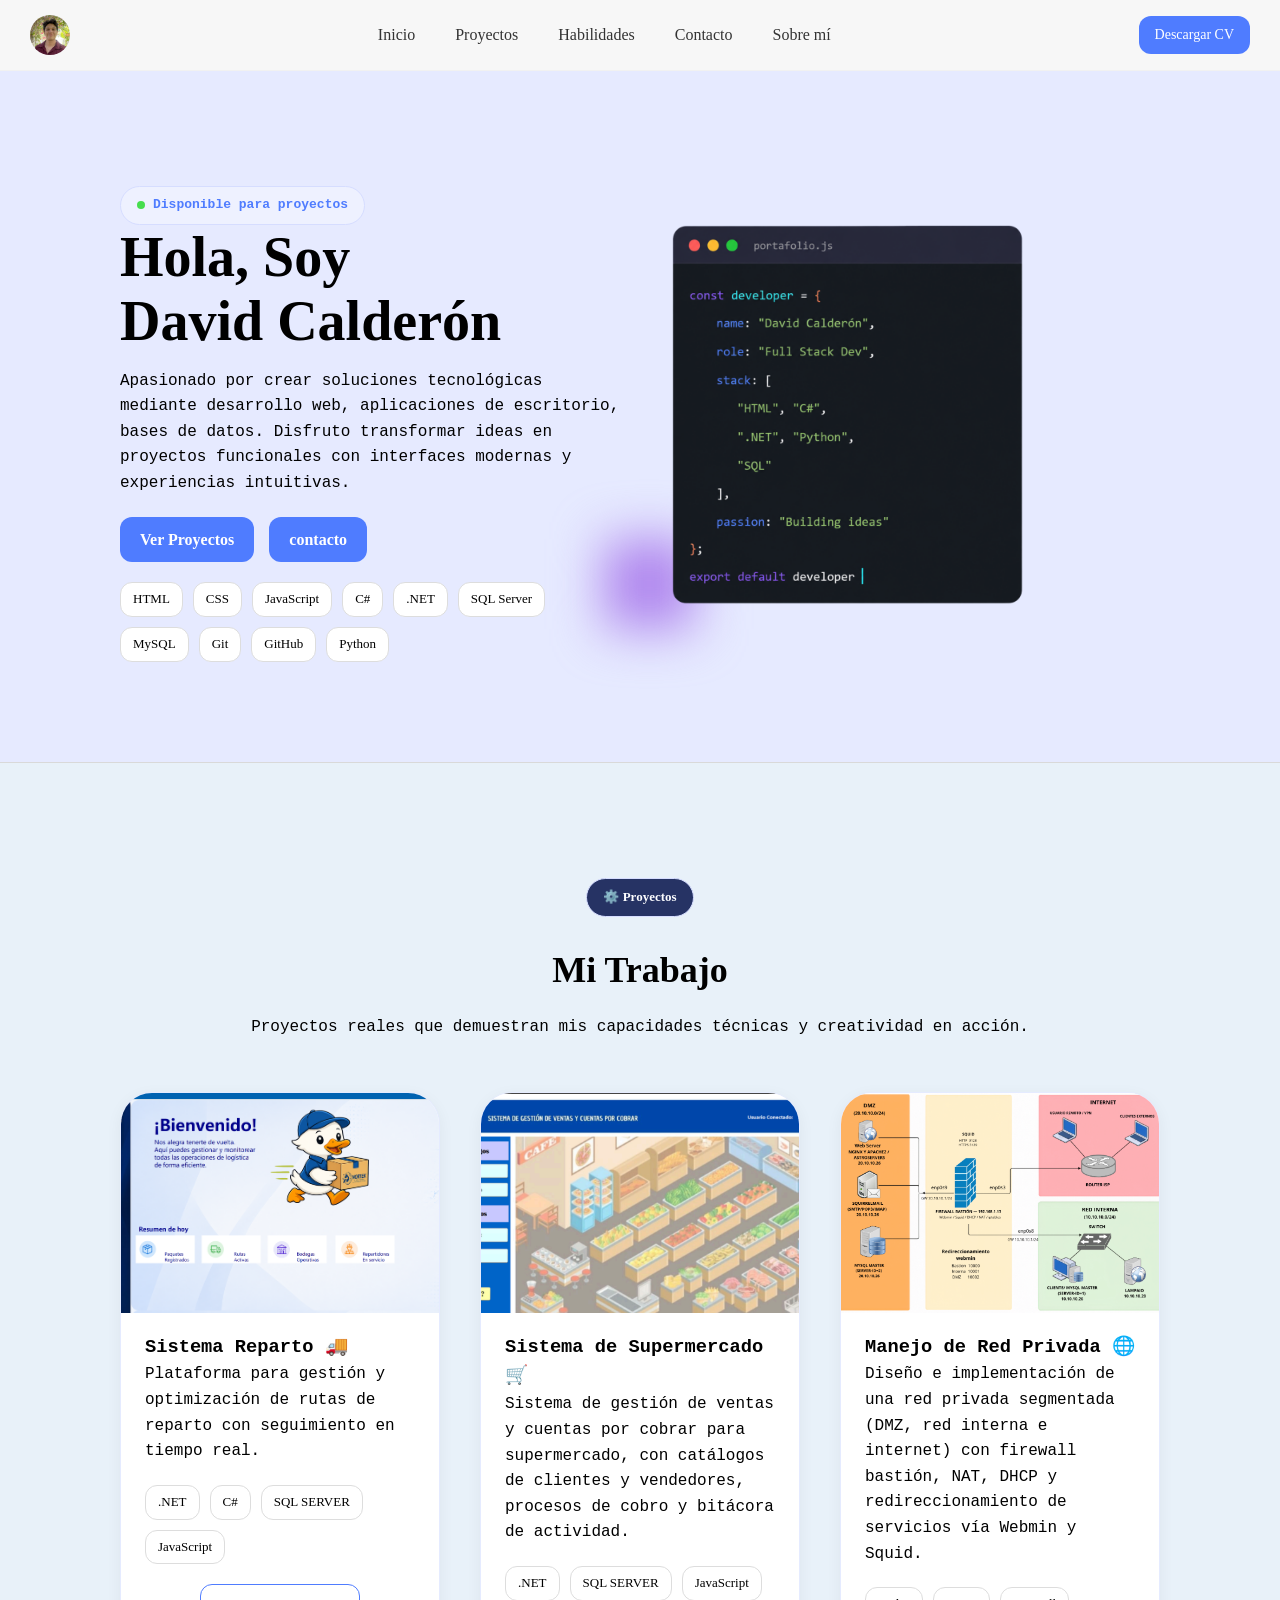
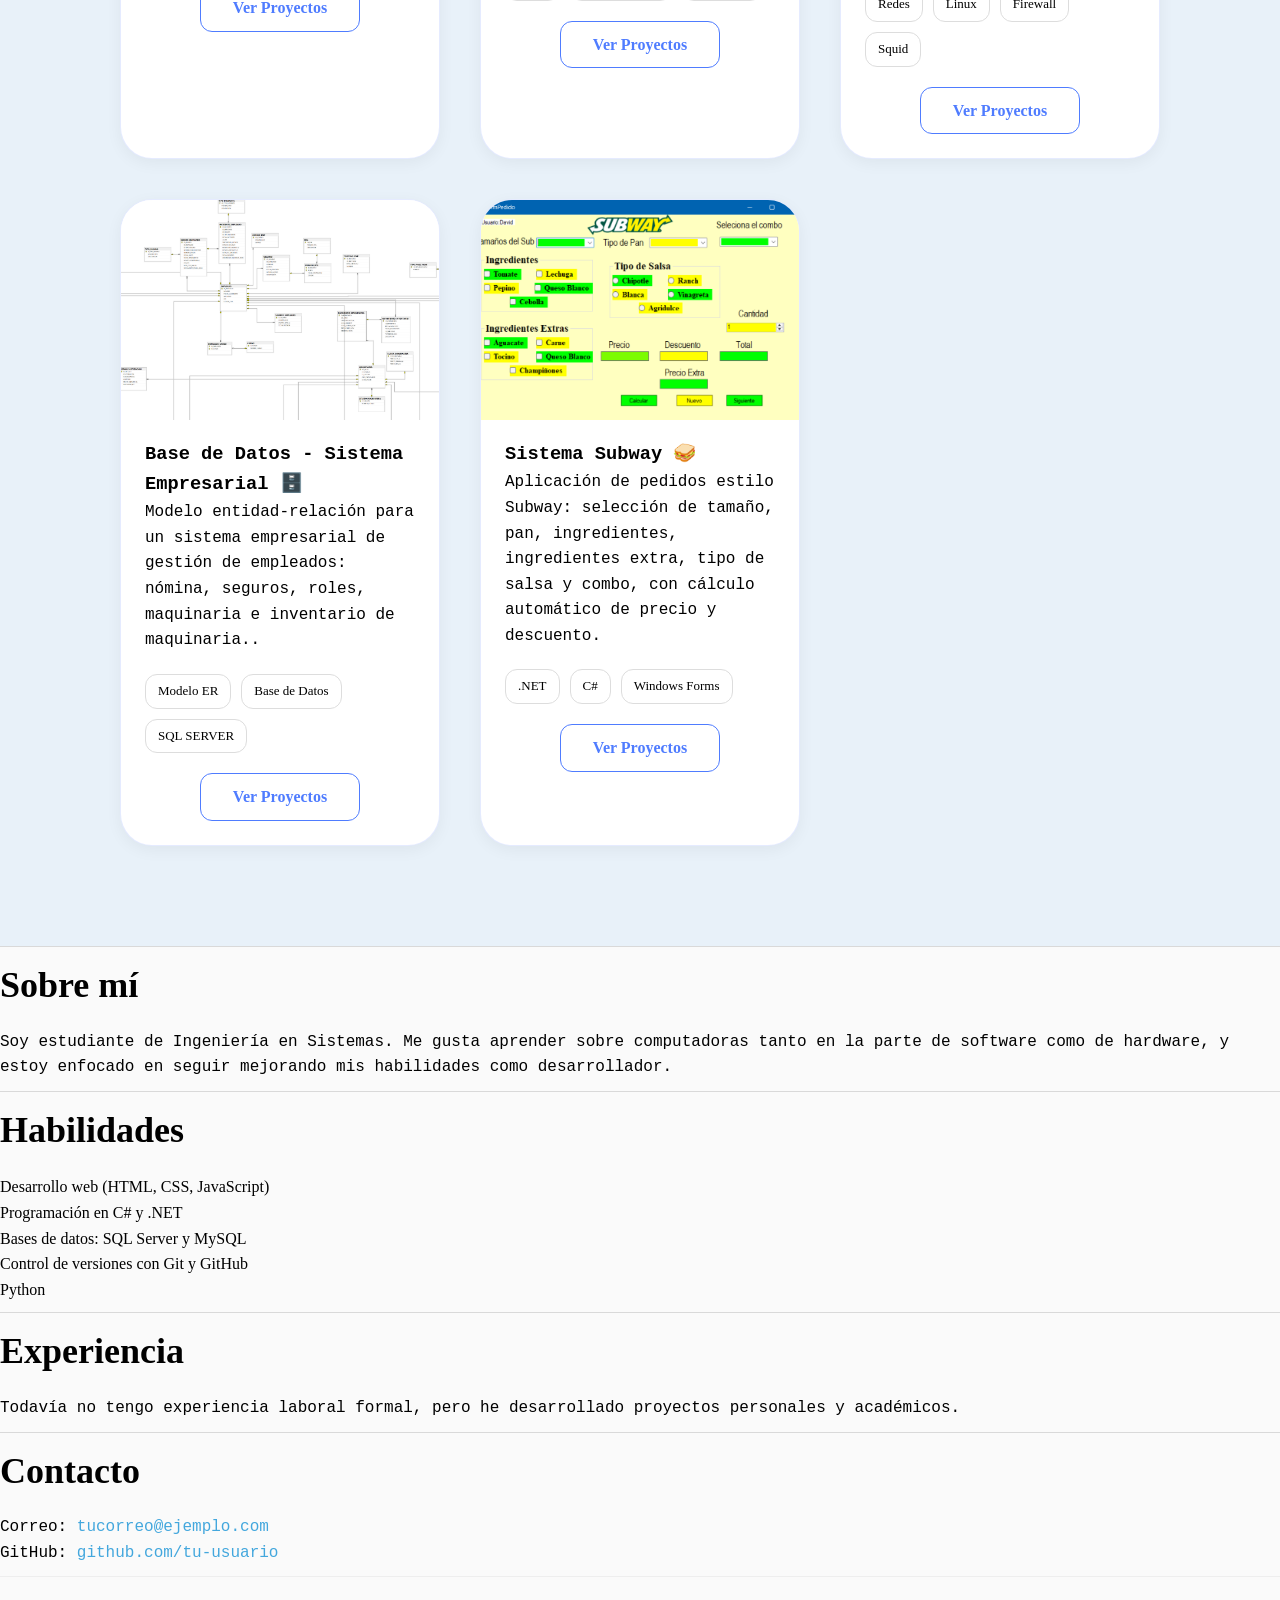
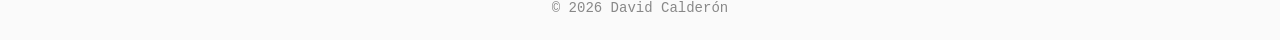
==== commit 4282fa16: "Subiendo Avances de Portafolio proy2 Redimensionar" ====
--- a/index.html
+++ b/index.html
@@ -17,8 +17,11 @@
             <img src="./img/yo.JPEG" alt="Foto David">
         </div>
 
+        <input type="checkbox" id="menuCheck" class="menu-check">
+        <label for="menuCheck" class="menu-toggle">☰</label>
+
         <nav>
-            <ul>
+            <ul id="navLinks">
                 <li><a href="#inicio">Inicio</a></li>
                 <li><a href="#proyectos">Proyectos</a></li>
                 <li><a href="#habilidades">Habilidades</a></li>
@@ -27,7 +30,7 @@
             </ul>
         </nav>
 
-        <p><a href="#" class="btn-cv">Descargar CV</a></p>
+        <a href="#" class="btn-cv">Descargar CV</a>
     </header>
 
     <main>
--- a/styles.css
+++ b/styles.css
@@ -15,6 +15,7 @@
 body {
     background-color: #fafafa;
     line-height: 1.6;
+    overflow-x: hidden; 
 }
 
 /* COLOR DE TITULOS */
@@ -22,16 +23,23 @@
     font-family: "Times New Roman", Times, serif;
     color: #000000;
     margin-bottom: 15px;
-
-}
-
-p, h3{
+}
+
+/* Titulo principal */
+h1 {
+    font-size: clamp(28px, 5vw, 56px);
+    line-height: 1.15;
+}
+
+h2 {
+    font-size: clamp(24px, 4vw, 36px);
+}
+
+p, h3 {
     font-family: 'Courier New', monospace;
-    align-items: center;
-    padding: 0vh 2vh;
-}
-
-/* Lineas de separacion delgada  */
+}
+
+/* Lineas de separacion delgada */
 hr {
     border: none;
     border-top: 1px solid #03030322;
@@ -43,7 +51,7 @@
     color: #43a7dd;
 }
 
-/* BANER*/
+/* BANNER */
 header {
     display: flex;
     align-items: center;
@@ -53,14 +61,14 @@
     border-bottom: 1px solid #eeeeeeb0;
     position: sticky;
     top: 0;
-    max-width: auto;
-    margin: 0 auto;
+    z-index: 10;
+    flex-wrap: wrap;
 }
 
 .logo {
     display: flex;
     align-items: center;
-    gap: 100px;
+    gap: 12px;
     font-weight: bold;
 }
 
@@ -71,12 +79,26 @@
     object-fit: cover;
 }
 
+/* Checkbox invisible que guarda el estado abierto/cerrado del menu */
+.menu-check {
+    display: none;
+}
+
+/* Boton hamburguesa oculto en compu */
+.menu-toggle {
+    display: none;
+    font-size: 26px;
+    cursor: pointer;
+    color: #333333;
+}
+
 /* Confi del encabezado */
 nav ul {
     list-style: none;
     display: flex;
-    gap: 80px;
+    gap: 40px;
     justify-content: center;
+    flex-wrap: wrap;
 }
 
 nav a {
@@ -95,44 +117,44 @@
     color: #ffffff;
     border-radius: var(--radius-sm);
     font-size: 14px;
-}
-
-/* Contenido principal margen*/
+    white-space: nowrap;
+}
+
+/* Contenido principal */
 main {
-    max-width: 7500px;
-    margin: 0 0;
-    
+    width: 100%;
+    overflow-x: hidden;
 }
 
 section {
     padding: 10px 0;
-  
-}
+}
+
 #inicio {
-    background-color: #e6eaff; 
+    background-color: #e6eaff;
     padding: 100px 120px;
-     overflow: hidden; 
+    overflow: hidden;
+    position: relative;
 }
 
 #proyectos {
-    background-color: #e8f1f9; 
+    background-color: #e8f1f9;
     padding: 100px 120px;
 }
 
-
+/* BOTONES */
 .botones {
     margin: 20px 0;
     display: flex;
     gap: 15px;
-    
+    flex-wrap: wrap;
 }
 
 .botonesPRO {
     margin: 20px 0;
     display: flex;
     gap: 15px;
-    padding: 0vh 8vh;
-    
+    justify-content: center;
 }
 
 .btn {
@@ -149,9 +171,10 @@
 .btn-secundario {
     border: 1px solid #4F7CFF;
     color: #4F7CFF;
-    padding: 1vh 11vh;
-}
-
+    padding: 10px 32px;
+}
+
+/* ETIQUETAS */
 .tecnologias {
     list-style: none;
     display: flex;
@@ -164,7 +187,7 @@
     padding: 6px 12px;
     background-color: #ffffff;
     border: 1px solid #dddddd;
-    border-radius:  var(--radius-sm);
+    border-radius: var(--radius-sm);
     font-size: 13px;
 }
 
@@ -177,27 +200,28 @@
     border-top: 1px solid #eeeeee;
 }
 
-/* fondo */
+/* FONDO TEXT */
 .textfondo {
     display: inline-flex;
     align-items: center;
     gap: 8px;
     padding: 8px 16px;
-    border-radius: 999px; 
-    background-color: #eef1ff; 
+    border-radius: 999px;
+    background-color: #eef1ff;
     border: 1px solid #d6ddff;
     color: #4F7CFF;
     font-size: 13px;
     font-weight: 600;
     margin-top: 15px;
 }
+
 .textfondoProy {
     display: inline-flex;
     align-items: center;
     gap: 8px;
     padding: 8px 16px;
-    border-radius: 999px; 
-    background-color: #031049d7; 
+    border-radius: 999px;
+    background-color: #031049d7;
     border: 1px solid #d6ddff;
     color: #fcfdff;
     font-size: 13px;
@@ -210,42 +234,36 @@
     width: 8px;
     height: 8px;
     border-radius: 50%;
-    background-color: #46dd4e; 
+    background-color: #46dd4e;
     animation: pulso 1.5s infinite;
 }
+
 @keyframes pulso {
     0% { opacity: 1; }
     50% { opacity: 0.4; }
     100% { opacity: 1; }
 }
 
-
-/* DOS COLUMNAS */
+/* tags dentro de cada tarjeta */
 .Alin-textoC {
     display: grid;
-    gap: 40px;
-    align-items: center; 
-    padding: 0vh 2vh;
-}
+    gap: 20px;
+}
+
+/* 2 columnas */
 .Alin-texto {
     display: grid;
-    grid-template-columns: 1fr 1fr; 
+    grid-template-columns: 1fr 1fr;
     gap: 40px;
-    align-items: center; 
-}
-
+    align-items: center;
+    position: relative;
+}
+
+/* Ajuste de tarjetas de proyectonsegún el espacio disponible */
 .Alin-textoTar {
     display: grid;
-    grid-template-columns: 1fr 1fr 1fr; 
+    grid-template-columns: repeat(auto-fit, minmax(280px, 1fr));
     gap: 40px;
-    align-items: center; 
-}
-
-/* En pantallas chicas, que se pongan una debajo de otra */
-@media (max-width: 800px) {
-    .Alin-texto {
-        grid-template-columns: 1fr; 
-    }
 }
 
 /* PARA LAS CARD DE PROYECTOS */
@@ -253,43 +271,41 @@
     background-color: #ffffff;
     border-radius: var(--radius-lg);
     border: 1px solid var(--borde-base);
-    box-shadow: 5 4px 16px rgba(0,0,0,0.05);
-    padding: 20px 20px;
-    width: 100%;
-}
-
-.tarjeta {
-    background-color: #ffffff;
-    border-radius: var(--radius-lg);
-    border: 1px solid var(--borde-base);
     box-shadow: 0 4px 16px rgba(0,0,0,0.05);
-    overflow: hidden;   /* clave: recorta lo que se salga de las esquinas redondeadas */
-    padding: 0;          /* la tarjeta ya no tiene padding general */
-}
-
-.tarjeta-imagen img {
+    overflow: hidden;
+    padding: 0;
+    display: flex;
+    flex-direction: column;
+}
+
+.tarjeta > div:first-child img {
     width: 100%;
     height: 220px;
-    object-fit: cover;  /* llena el ancho sin deformar la imagen, recortando lo que sobre */
+    object-fit: cover;
     display: block;
 }
 
-.tarjeta-contenido {
-    padding: 34px;       /* el padding que antes tenía .tarjeta, ahora solo en el texto */
-}
-
-
-
-/* CONFIG IMAGEN */
+.tarjeta h3,
+.tarjeta p,
+.tarjeta .Alin-textoC,
+.tarjeta .botonesPRO {
+    padding-left: 24px;
+    padding-right: 24px;
+}
+
+.tarjeta h3 { margin-top: 20px; }
+.tarjeta .botonesPRO { margin-bottom: 24px; }
+
+/* CONFIG IMAGEN DEL HERO */
 .hero-imagen {
-    position: relative; 
+    position: relative;
     width: 100%;
     max-width: 400px;
     z-index: 2;
 }
 
-/* BLUR DETRAS DE OBJETOS */
-.blurPointA{
+/* BLURS */
+.blurPointA {
     position: absolute;
     top: 30%;
     right: calc(20% + 40px);
@@ -300,7 +316,7 @@
     z-index: 1;
 }
 
-.blurPointL{
+.blurPointL {
     position: absolute;
     top: 75%;
     right: calc(40% + 50px);
@@ -311,6 +327,72 @@
     z-index: 1;
 }
 
-
-
-
+/* TABLET */
+@media (max-width: 1000px) {
+    #inicio, #proyectos {
+        padding: 80px 60px;
+    }
+}
+
+/* TELEFONO */
+@media (max-width: 880px) {
+    .Alin-texto {
+        grid-template-columns: 1fr;
+    }
+
+    .blurPointA, .blurPointL {
+        display: none;
+    }
+
+    .menu-toggle {
+        display: block;
+    }
+
+    nav ul {
+        position: absolute;
+        top: calc(100% + 10px);
+        left: 0;
+        right: 0;
+        flex-direction: column;
+        align-items: flex-start;
+        gap: 4px;
+        background: rgba(253,251,246,0.98);
+        border: 1px solid rgba(168,132,92,0.14);
+        border-radius: 24px;
+        padding: 14px 22px;
+        box-shadow: 0 8px 24px rgba(0,0,0,0.08);
+        display: none;
+    }
+
+    nav a {
+        padding: 8px 0;
+        width: 100%;
+    }
+
+    .menu-check:checked ~ nav ul {
+        display: flex;
+    }
+
+    #inicio, #proyectos {
+        padding: 60px 24px;
+    }
+}
+
+
+@media (max-width: 480px) {
+    #inicio, #proyectos {
+        padding: 40px 16px;
+    }
+
+    .btn-secundario {
+        padding: 10px 20px;
+    }
+
+    .tarjeta h3,
+    .tarjeta p,
+    .tarjeta .Alin-textoC,
+    .tarjeta .botonesPRO {
+        padding-left: 16px;
+        padding-right: 16px;
+    }
+}
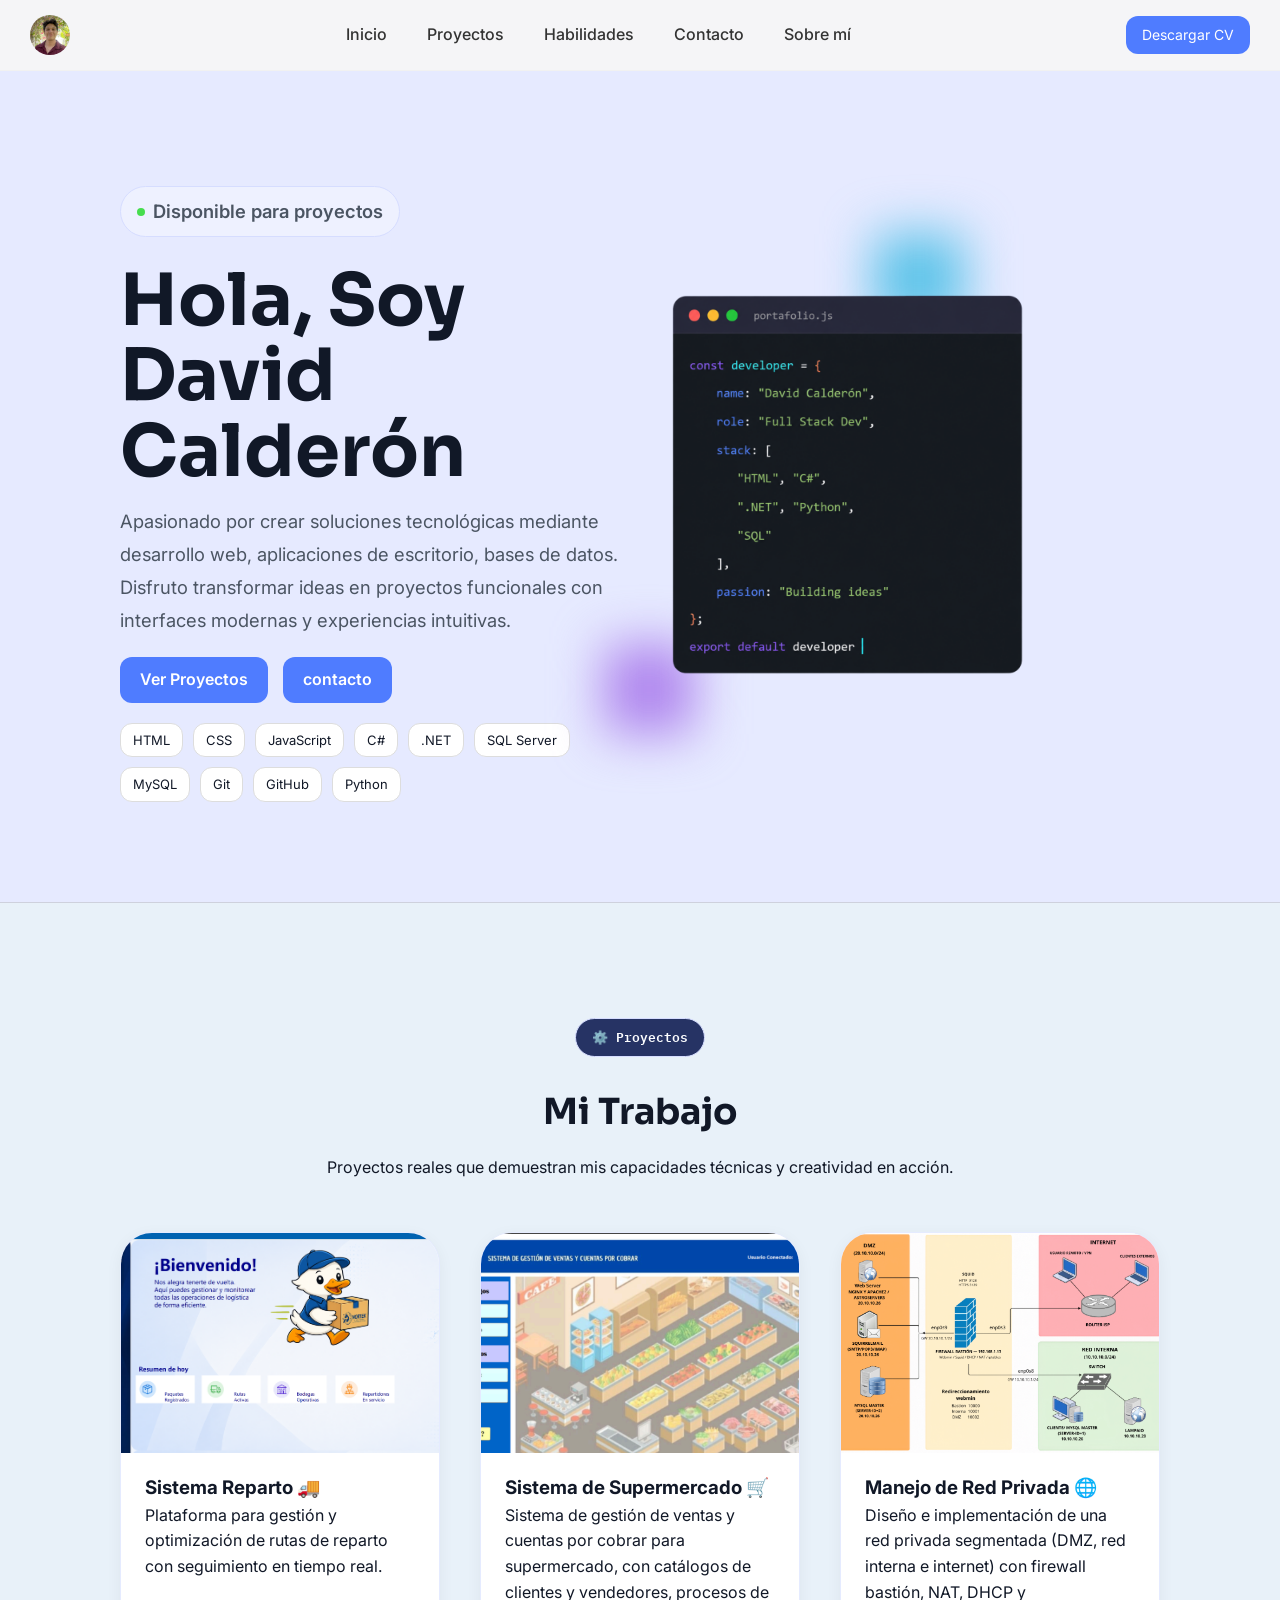
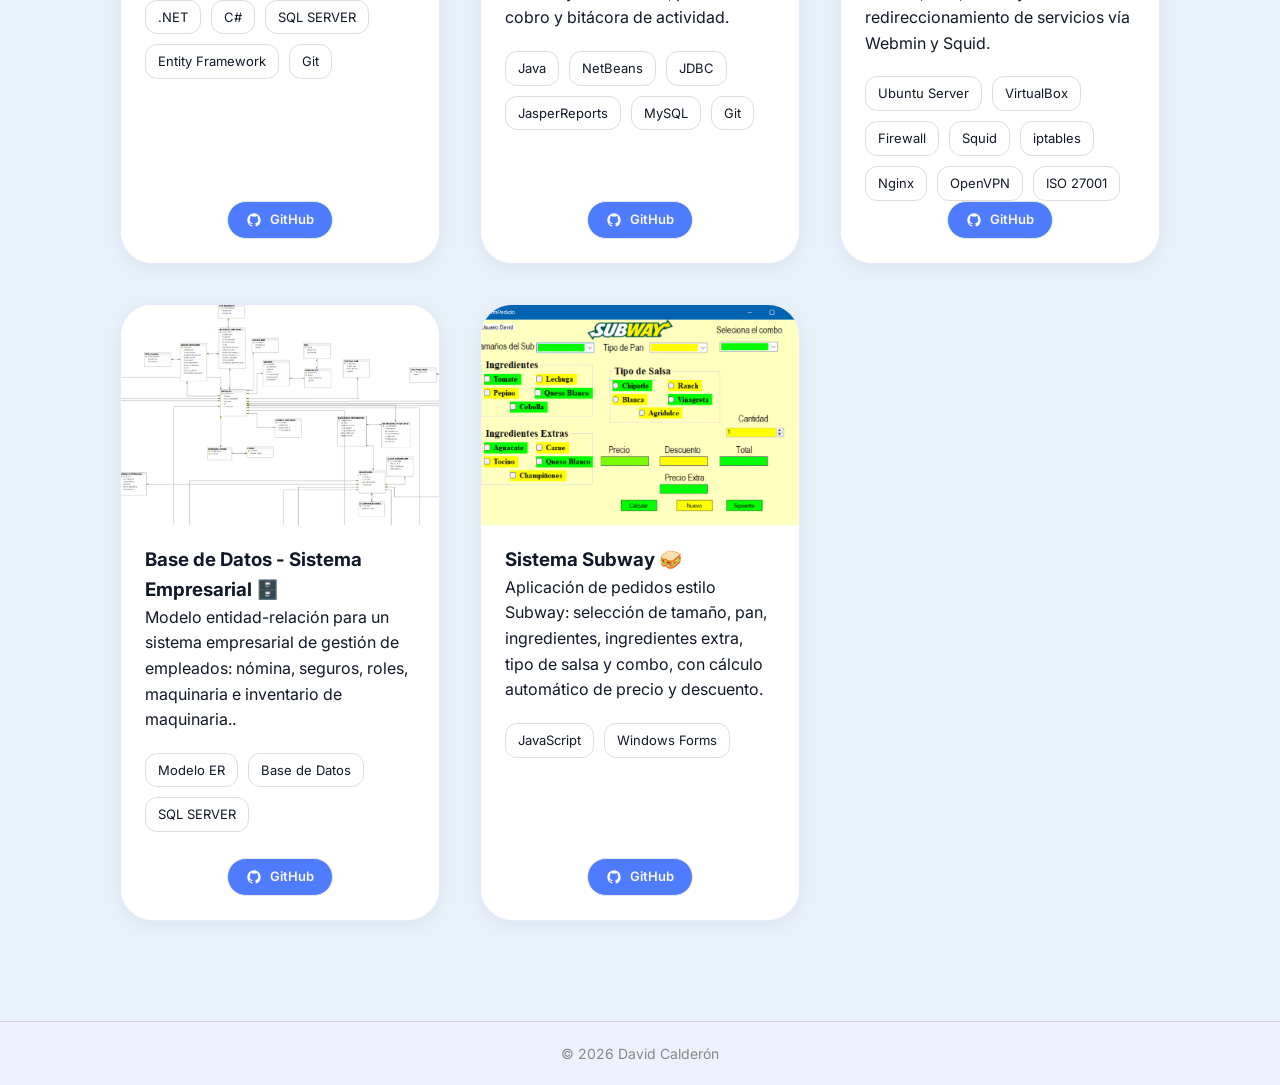
==== commit ccec5431: "Subiendo Entrega Seccion de Proyectos" ====
--- a/index.html
+++ b/index.html
@@ -42,6 +42,8 @@
                     <span class="punto"></span> 
                         <p>Disponible para proyectos</p>
                     </div>
+                    <br>
+                    <br>
                     <h1>Hola, Soy <br> David Calderón</h1>
                     <p>
                 Apasionado por crear soluciones tecnológicas mediante desarrollo web,
@@ -103,11 +105,16 @@
                 <li>.NET</li>
                 <li>C#</li>
                 <li>SQL SERVER</li>
-                <li>JavaScript</li>
-                    </ul>
-                    </div>
-                <div class="botonesPRO" >
-                    <a href="#proyectos" class="btn btn-secundario">Ver Proyectos</a>
+                <li>Entity Framework</li>
+                <li>Git</li>
+                    </ul>
+                    </div>
+                <div class="botonesPRO" >
+                        <a href="https://github.com/IsabelMelendezz/ProyectoAsis2K26-Sistema-Reparto" class="btn-github">
+                            <svg viewBox="0 0 24 24" xmlns="http://www.w3.org/2000/svg">
+                                <path d="M12 2C6.48 2 2 6.58 2 12.19c0 4.49 2.87 8.3 6.84 9.64.5.1.68-.22.68-.49 0-.24-.01-.87-.01-1.71-2.78.62-3.37-1.37-3.37-1.37-.45-1.18-1.11-1.49-1.11-1.49-.91-.64.07-.63.07-.63 1 .07 1.53 1.05 1.53 1.05.89 1.56 2.34 1.11 2.91.85.09-.66.35-1.11.63-1.37-2.22-.26-4.56-1.14-4.56-5.06 0-1.12.39-2.03 1.03-2.75-.1-.26-.45-1.31.1-2.73 0 0 .84-.28 2.75 1.05a9.36 9.36 0 0 1 5 0c1.91-1.33 2.75-1.05 2.75-1.05.55 1.42.2 2.47.1 2.73.64.72 1.03 1.63 1.03 2.75 0 3.93-2.34 4.79-4.57 5.05.36.32.68.94.68 1.9 0 1.37-.01 2.48-.01 2.82 0 .27.18.6.69.49A10.02 10.02 0 0 0 22 12.19C22 6.58 17.52 2 12 2Z"/>
+                            </svg>GitHub
+                        </a>
                 </div>
                 </div>
                 
@@ -120,13 +127,20 @@
                     <p>Sistema de gestión de ventas y cuentas por cobrar para supermercado, con catálogos de clientes y vendedores, procesos de cobro y bitácora de actividad.</p>    
                     <div class="Alin-textoC">
                     <ul class="tecnologias">
-                <li>.NET</li>
-                <li>SQL SERVER</li>
-                <li>JavaScript</li>
-                    </ul>
-                    </div>
-                <div class="botonesPRO" >
-                    <a href="#proyectos" class="btn btn-secundario">Ver Proyectos</a>
+                <li>Java</li>
+                <li>NetBeans</li>
+                <li>JDBC</li>
+                <li>JasperReports</li>
+                <li>MySQL</li>
+                <li>Git</li>
+                    </ul>
+                    </div>
+                <div class="botonesPRO" >
+                        <a href="https://github.com/IsabelMelendezz/proyectop32k25" class="btn-github">
+                            <svg viewBox="0 0 24 24" xmlns="http://www.w3.org/2000/svg">
+                                <path d="M12 2C6.48 2 2 6.58 2 12.19c0 4.49 2.87 8.3 6.84 9.64.5.1.68-.22.68-.49 0-.24-.01-.87-.01-1.71-2.78.62-3.37-1.37-3.37-1.37-.45-1.18-1.11-1.49-1.11-1.49-.91-.64.07-.63.07-.63 1 .07 1.53 1.05 1.53 1.05.89 1.56 2.34 1.11 2.91.85.09-.66.35-1.11.63-1.37-2.22-.26-4.56-1.14-4.56-5.06 0-1.12.39-2.03 1.03-2.75-.1-.26-.45-1.31.1-2.73 0 0 .84-.28 2.75 1.05a9.36 9.36 0 0 1 5 0c1.91-1.33 2.75-1.05 2.75-1.05.55 1.42.2 2.47.1 2.73.64.72 1.03 1.63 1.03 2.75 0 3.93-2.34 4.79-4.57 5.05.36.32.68.94.68 1.9 0 1.37-.01 2.48-.01 2.82 0 .27.18.6.69.49A10.02 10.02 0 0 0 22 12.19C22 6.58 17.52 2 12 2Z"/>
+                            </svg>GitHub
+                        </a>
                 </div>
                 </div>
 
@@ -139,14 +153,22 @@
                     <p>Diseño e implementación de una red privada segmentada (DMZ, red interna e internet) con firewall bastión, NAT, DHCP y redireccionamiento de servicios vía Webmin y Squid.</p>    
                     <div class="Alin-textoC">
                     <ul class="tecnologias">
-                <li>Redes</li>
-                <li>Linux</li>
+                <li>Ubuntu Server</li>
+                <li>VirtualBox</li>
                 <li>Firewall</li>
                 <li>Squid</li>
-                    </ul>
-                    </div>
-                <div class="botonesPRO" >
-                    <a href="#proyectos" class="btn btn-secundario">Ver Proyectos</a>
+                <li>iptables</li>
+                <li>Nginx</li>
+                <li>OpenVPN</li>
+                <li>ISO 27001</li>
+                    </ul>
+                    </div>
+                <div class="botonesPRO" >
+                        <a href="#proyectos" class="btn-github">
+                            <svg viewBox="0 0 24 24" xmlns="http://www.w3.org/2000/svg">
+                                <path d="M12 2C6.48 2 2 6.58 2 12.19c0 4.49 2.87 8.3 6.84 9.64.5.1.68-.22.68-.49 0-.24-.01-.87-.01-1.71-2.78.62-3.37-1.37-3.37-1.37-.45-1.18-1.11-1.49-1.11-1.49-.91-.64.07-.63.07-.63 1 .07 1.53 1.05 1.53 1.05.89 1.56 2.34 1.11 2.91.85.09-.66.35-1.11.63-1.37-2.22-.26-4.56-1.14-4.56-5.06 0-1.12.39-2.03 1.03-2.75-.1-.26-.45-1.31.1-2.73 0 0 .84-.28 2.75 1.05a9.36 9.36 0 0 1 5 0c1.91-1.33 2.75-1.05 2.75-1.05.55 1.42.2 2.47.1 2.73.64.72 1.03 1.63 1.03 2.75 0 3.93-2.34 4.79-4.57 5.05.36.32.68.94.68 1.9 0 1.37-.01 2.48-.01 2.82 0 .27.18.6.69.49A10.02 10.02 0 0 0 22 12.19C22 6.58 17.52 2 12 2Z"/>
+                            </svg>GitHub
+                        </a>
                 </div>
                 </div>
 
@@ -166,8 +188,13 @@
                 <li>SQL SERVER</li>
                     </ul>
                     </div>
-                <div class="botonesPRO" >
-                    <a href="#proyectos" class="btn btn-secundario">Ver Proyectos</a>
+                    <br>
+                <div class="botonesPRO" >
+                        <a href="#proyectos" class="btn-github">
+                            <svg viewBox="0 0 24 24" xmlns="http://www.w3.org/2000/svg">
+                                <path d="M12 2C6.48 2 2 6.58 2 12.19c0 4.49 2.87 8.3 6.84 9.64.5.1.68-.22.68-.49 0-.24-.01-.87-.01-1.71-2.78.62-3.37-1.37-3.37-1.37-.45-1.18-1.11-1.49-1.11-1.49-.91-.64.07-.63.07-.63 1 .07 1.53 1.05 1.53 1.05.89 1.56 2.34 1.11 2.91.85.09-.66.35-1.11.63-1.37-2.22-.26-4.56-1.14-4.56-5.06 0-1.12.39-2.03 1.03-2.75-.1-.26-.45-1.31.1-2.73 0 0 .84-.28 2.75 1.05a9.36 9.36 0 0 1 5 0c1.91-1.33 2.75-1.05 2.75-1.05.55 1.42.2 2.47.1 2.73.64.72 1.03 1.63 1.03 2.75 0 3.93-2.34 4.79-4.57 5.05.36.32.68.94.68 1.9 0 1.37-.01 2.48-.01 2.82 0 .27.18.6.69.49A10.02 10.02 0 0 0 22 12.19C22 6.58 17.52 2 12 2Z"/>
+                            </svg>GitHub
+                        </a>
                 </div>
                 </div>
                 
@@ -180,83 +207,25 @@
                     <p>Aplicación de pedidos estilo Subway: selección de tamaño, pan, ingredientes, ingredientes extra, tipo de salsa y combo, con cálculo automático de precio y descuento.</p>    
                     <div class="Alin-textoC">
                     <ul class="tecnologias">
-                <li>.NET</li>
-                <li>C#</li>
+                <li>JavaScript</li>
                 <li>Windows Forms</li>
                     </ul>
                     </div>
-                <div class="botonesPRO" >
-                    <a href="#proyectos" class="btn btn-secundario">Ver Proyectos</a>
-                </div>
-                </div>
-
-            
-
-
+                    <br>
+                <div class="botonesPRO" >
+                        <a href="#proyectos" class="btn-github">
+                            <svg viewBox="0 0 24 24" xmlns="http://www.w3.org/2000/svg">
+                                <path d="M12 2C6.48 2 2 6.58 2 12.19c0 4.49 2.87 8.3 6.84 9.64.5.1.68-.22.68-.49 0-.24-.01-.87-.01-1.71-2.78.62-3.37-1.37-3.37-1.37-.45-1.18-1.11-1.49-1.11-1.49-.91-.64.07-.63.07-.63 1 .07 1.53 1.05 1.53 1.05.89 1.56 2.34 1.11 2.91.85.09-.66.35-1.11.63-1.37-2.22-.26-4.56-1.14-4.56-5.06 0-1.12.39-2.03 1.03-2.75-.1-.26-.45-1.31.1-2.73 0 0 .84-.28 2.75 1.05a9.36 9.36 0 0 1 5 0c1.91-1.33 2.75-1.05 2.75-1.05.55 1.42.2 2.47.1 2.73.64.72 1.03 1.63 1.03 2.75 0 3.93-2.34 4.79-4.57 5.05.36.32.68.94.68 1.9 0 1.37-.01 2.48-.01 2.82 0 .27.18.6.69.49A10.02 10.02 0 0 0 22 12.19C22 6.58 17.52 2 12 2Z"/>
+                            </svg>GitHub
+                        </a>
+                </div>
+                </div>
 
             </div>  
         </section>
 
         <hr>
 
-
-
-
-
-
-
-
-
-
-
-
-        
-
-
-        <!-- Seccion sobre mi -->
-        <section id="sobre-mi">
-            <h2>Sobre mí</h2>
-            <p>
-                Soy estudiante de Ingeniería en Sistemas. Me gusta aprender sobre
-                computadoras tanto en la parte de software como de hardware, y estoy
-                enfocado en seguir mejorando mis habilidades como desarrollador.
-            </p>
-        </section>
-
-        <hr>
-
-        <!-- Seccion de habilidades -->
-        <section id="habilidades">
-            <h2>Habilidades</h2>
-            <ul>
-                <li>Desarrollo web (HTML, CSS, JavaScript)</li>
-                <li>Programación en C# y .NET</li>
-                <li>Bases de datos: SQL Server y MySQL</li>
-                <li>Control de versiones con Git y GitHub</li>
-                <li>Python</li>
-            </ul>
-                    </div>
-
-        </section>
-
-        <hr>
-
-
-
-        <!-- Seccion de experiencia -->
-        <section id="experiencia">
-            <h2>Experiencia</h2>
-            <p>Todavía no tengo experiencia laboral formal, pero he desarrollado proyectos personales y académicos.</p>
-        </section>
-
-        <hr>
-
-        <!-- Seccion de contacto -->
-        <section id="contacto">
-            <h2>Contacto</h2>
-            <p>Correo: <a href="mailto:tucorreo@ejemplo.com">tucorreo@ejemplo.com</a></p>
-            <p>GitHub: <a href="https://github.com/" target="_blank">github.com/tu-usuario</a></p>
-        </section>
 
     </main>
 
--- a/styles.css
+++ b/styles.css
@@ -1,3 +1,6 @@
+/* tipografia importada */
+@import url('https://fonts.googleapis.com/css2?family=Sora:wght@600;700&family=Inter:wght@400;500&family=IBM+Plex+Mono:wght@400;500&display=swap');
+
 :root {
   --radius-lg: 32px;
   --radius-md: 20px;
@@ -13,30 +16,43 @@
 
 /* FONDO DE LA PAGINA */
 body {
-    background-color: #fafafa;
+    font-family: 'Inter', sans-serif;
+    background: #EEF1FF;
+    color: #111827;
     line-height: 1.6;
-    overflow-x: hidden; 
+    overflow-x: hidden;
 }
 
 /* COLOR DE TITULOS */
-h1, h2 {
-    font-family: "Times New Roman", Times, serif;
-    color: #000000;
+h2 {
+    font-family: 'Sora', sans-serif;
+    color: #111827;
     margin-bottom: 15px;
+    font-size: clamp(24px, 4vw, 36px);
+    font-weight: 700;
 }
 
 /* Titulo principal */
-h1 {
-    font-size: clamp(28px, 5vw, 56px);
-    line-height: 1.15;
-}
-
-h2 {
-    font-size: clamp(24px, 4vw, 36px);
-}
-
+#inicio h1 {
+    font-family: 'Sora', sans-serif;
+    font-size: clamp(3rem, 6vw, 4.5rem);
+    font-weight: 700;
+    line-height: 1.05;
+    color: #111827;
+    margin-bottom: 15px;
+}
+
+/* Parrafo del hero */
+#inicio .hero-texto p {
+    font-size: 1.15rem;
+    line-height: 1.8;
+    color: #4B5563;
+    font-family: 'Inter', sans-serif;
+}
+
+/* Parrafos del resto de secciones */
 p, h3 {
-    font-family: 'Courier New', monospace;
+    font-family: 'Inter', sans-serif;
 }
 
 /* Lineas de separacion delgada */
@@ -157,6 +173,34 @@
     justify-content: center;
 }
 
+.btn-github {
+    display: inline-flex;
+    flex-direction: row;    
+    align-items: center;
+    justify-content: center;
+    gap: 8px;
+    padding: 10px 18px;
+    border-radius: 999px;
+    background-color: #4F7CFF;
+    border: 1px solid #e5e7eb;
+    color: #f9f9fa;
+    font-size: 13px;
+    font-weight: 600;
+    width: fit-content;
+    line-height: 1;
+}
+ 
+
+ 
+.btn-github svg {
+    width: 16px;
+    height: 16px;
+    min-width: 16px;   
+    min-height: 16px;
+    flex-shrink: 0;
+    fill: currentColor;
+}
+
 .btn {
     padding: 10px 20px;
     border-radius: var(--radius-sm);
@@ -200,7 +244,7 @@
     border-top: 1px solid #eeeeee;
 }
 
-/* FONDO TEXT */
+/* FONDO TEXT (badge) */
 .textfondo {
     display: inline-flex;
     align-items: center;
@@ -213,6 +257,7 @@
     font-size: 13px;
     font-weight: 600;
     margin-top: 15px;
+    font-family: 'IBM Plex Mono', monospace;
 }
 
 .textfondoProy {
@@ -227,6 +272,7 @@
     font-size: 13px;
     font-weight: 600;
     margin-top: 15px;
+    font-family: 'IBM Plex Mono', monospace;
 }
 
 /* Punto */
@@ -259,7 +305,7 @@
     position: relative;
 }
 
-/* Ajuste de tarjetas de proyectonsegún el espacio disponible */
+/* Ajuste de tarjetas de proyecto según el espacio disponible */
 .Alin-textoTar {
     display: grid;
     grid-template-columns: repeat(auto-fit, minmax(280px, 1fr));
@@ -294,7 +340,7 @@
 }
 
 .tarjeta h3 { margin-top: 20px; }
-.tarjeta .botonesPRO { margin-bottom: 24px; }
+.tarjeta .botonesPRO { margin-bottom: 24px; margin-top: auto; }
 
 /* CONFIG IMAGEN DEL HERO */
 .hero-imagen {
@@ -307,8 +353,8 @@
 /* BLURS */
 .blurPointA {
     position: absolute;
-    top: 30%;
-    right: calc(20% + 40px);
+    top: 10%;
+    right: calc(15% + 40px);
     background: #5bc3e9;
     width: 90px;
     height: 90px;
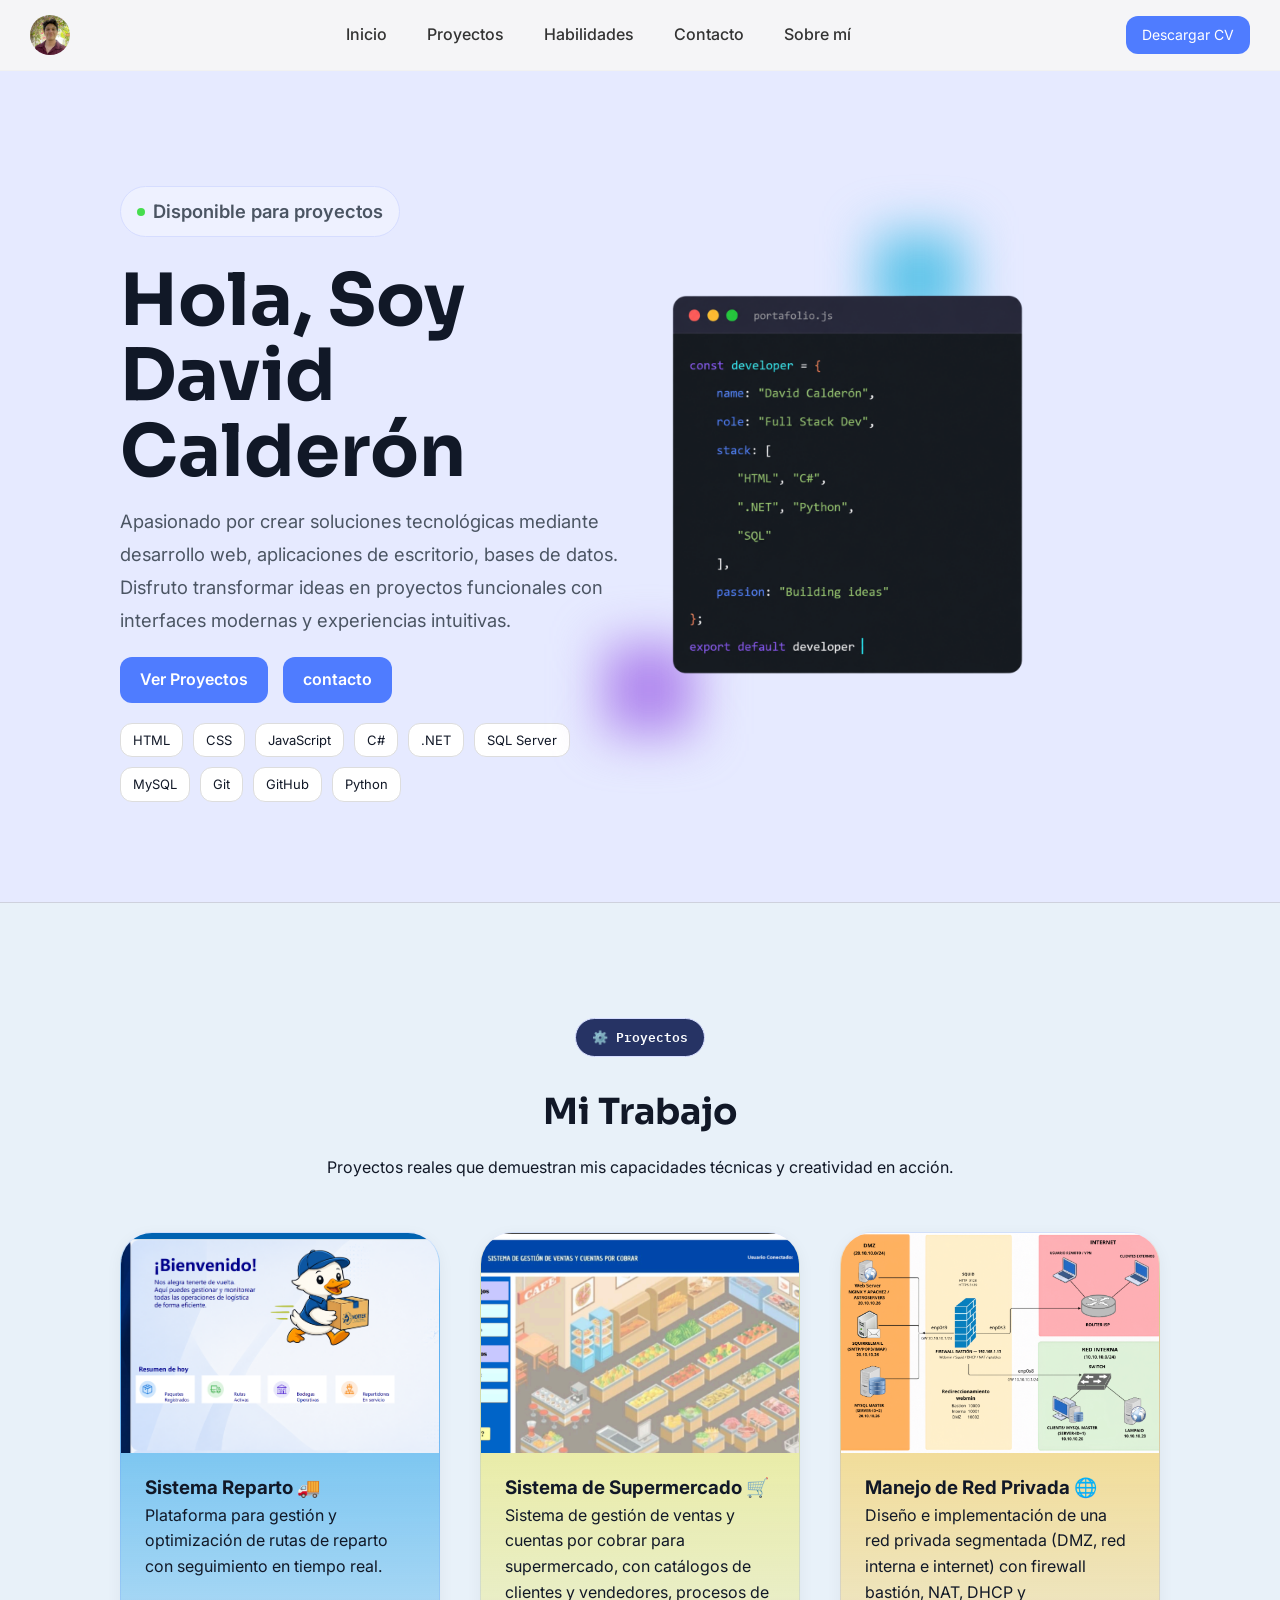
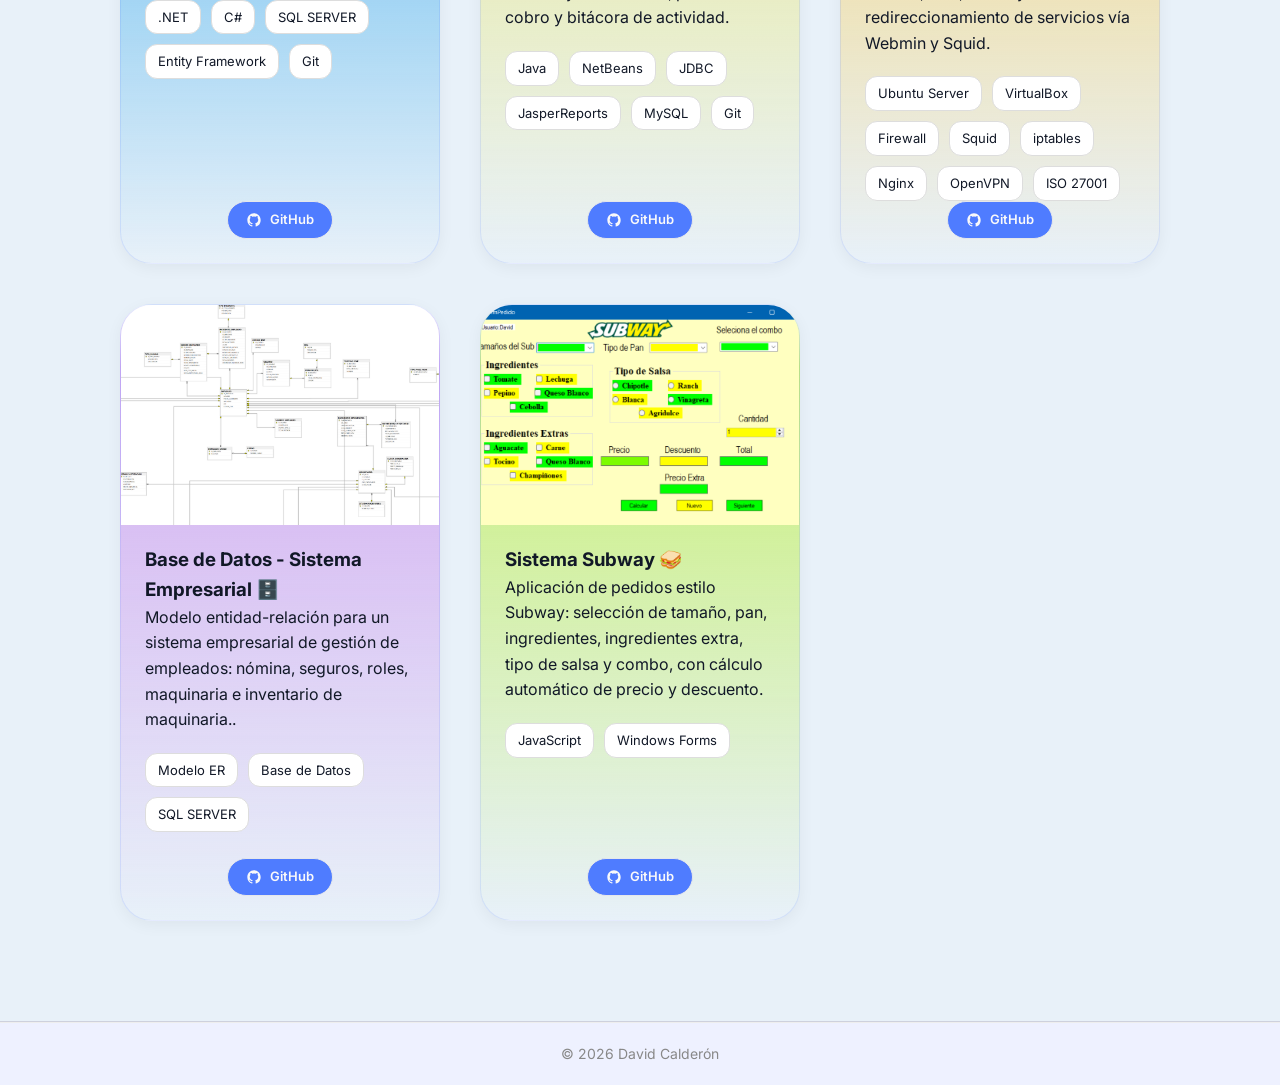
==== commit 74f03722: "Subiendo colores Seccion de Proyectos" ====
--- a/index.html
+++ b/index.html
@@ -94,7 +94,7 @@
             <br>
             <div class="Alin-textoTar">
                 <!-- PROYECTO 1 -->
-                <div class="tarjeta">
+                <div class="tarjeta tarjeta-color1">
                     <div>
                         <img src="./img/project-reparto.png" alt="reparto" class="hero-imagen">
                     </div>
@@ -119,7 +119,7 @@
                 </div>
                 
                 <!-- proyecto 2 -->
-               <div class="tarjeta">
+               <div class="tarjeta tarjeta-color2">
                     <div>
                         <img src="./img/project-supermercado.png" alt="supermercado" class="hero-imagen">
                     </div>
@@ -145,7 +145,7 @@
                 </div>
 
                 <!-- proyecto 3 -->
-               <div class="tarjeta">
+               <div class="tarjeta tarjeta-color3">
                     <div>
                         <img src="./img/project-red-privada.png" alt="reparto" class="hero-imagen">
                     </div>
@@ -175,7 +175,7 @@
 
 
                 <!-- PROYECTO 4 -->
-                <div class="tarjeta">
+                <div class="tarjeta tarjeta-color4">
                     <div>
                         <img src="./img/project-base-datos.png" alt="Base de Datos" class="hero-imagen">
                     </div>
@@ -199,7 +199,7 @@
                 </div>
                 
                 <!-- proyecto 5 -->
-               <div class="tarjeta">
+               <div class="tarjeta tarjeta-color5">
                     <div>
                         <img src="./img/project-subway.png" alt="Subway" class="hero-imagen">
                     </div>
@@ -221,12 +221,17 @@
                 </div>
                 </div>
 
+            
+
+
+
             </div>  
         </section>
 
         <hr>
 
 
+      
     </main>
 
     <footer>
--- a/styles.css
+++ b/styles.css
@@ -314,7 +314,6 @@
 
 /* PARA LAS CARD DE PROYECTOS */
 .tarjeta {
-    background-color: #ffffff;
     border-radius: var(--radius-lg);
     border: 1px solid var(--borde-base);
     box-shadow: 0 4px 16px rgba(0,0,0,0.05);
@@ -322,6 +321,21 @@
     padding: 0;
     display: flex;
     flex-direction: column;
+}
+.tarjeta-color1{
+    background: linear-gradient(to bottom, white 0%, rgb(85, 182, 238) 10%, transparent 100%);
+}
+.tarjeta-color2{
+    background: linear-gradient(to bottom, white 0%, rgb(234, 234, 138) 10%, transparent 100%);
+}
+.tarjeta-color3{
+    background: linear-gradient(to bottom, white 0%, rgb(245, 213, 118) 10%, transparent 100%);
+}
+.tarjeta-color4{
+    background: linear-gradient(to bottom, white 0%, rgb(211, 172, 241) 10%, transparent 100%);
+}
+.tarjeta-color5{
+    background: linear-gradient(to bottom, white 0%, rgb(200, 240, 118) 10%, transparent 100%);
 }
 
 .tarjeta > div:first-child img {
